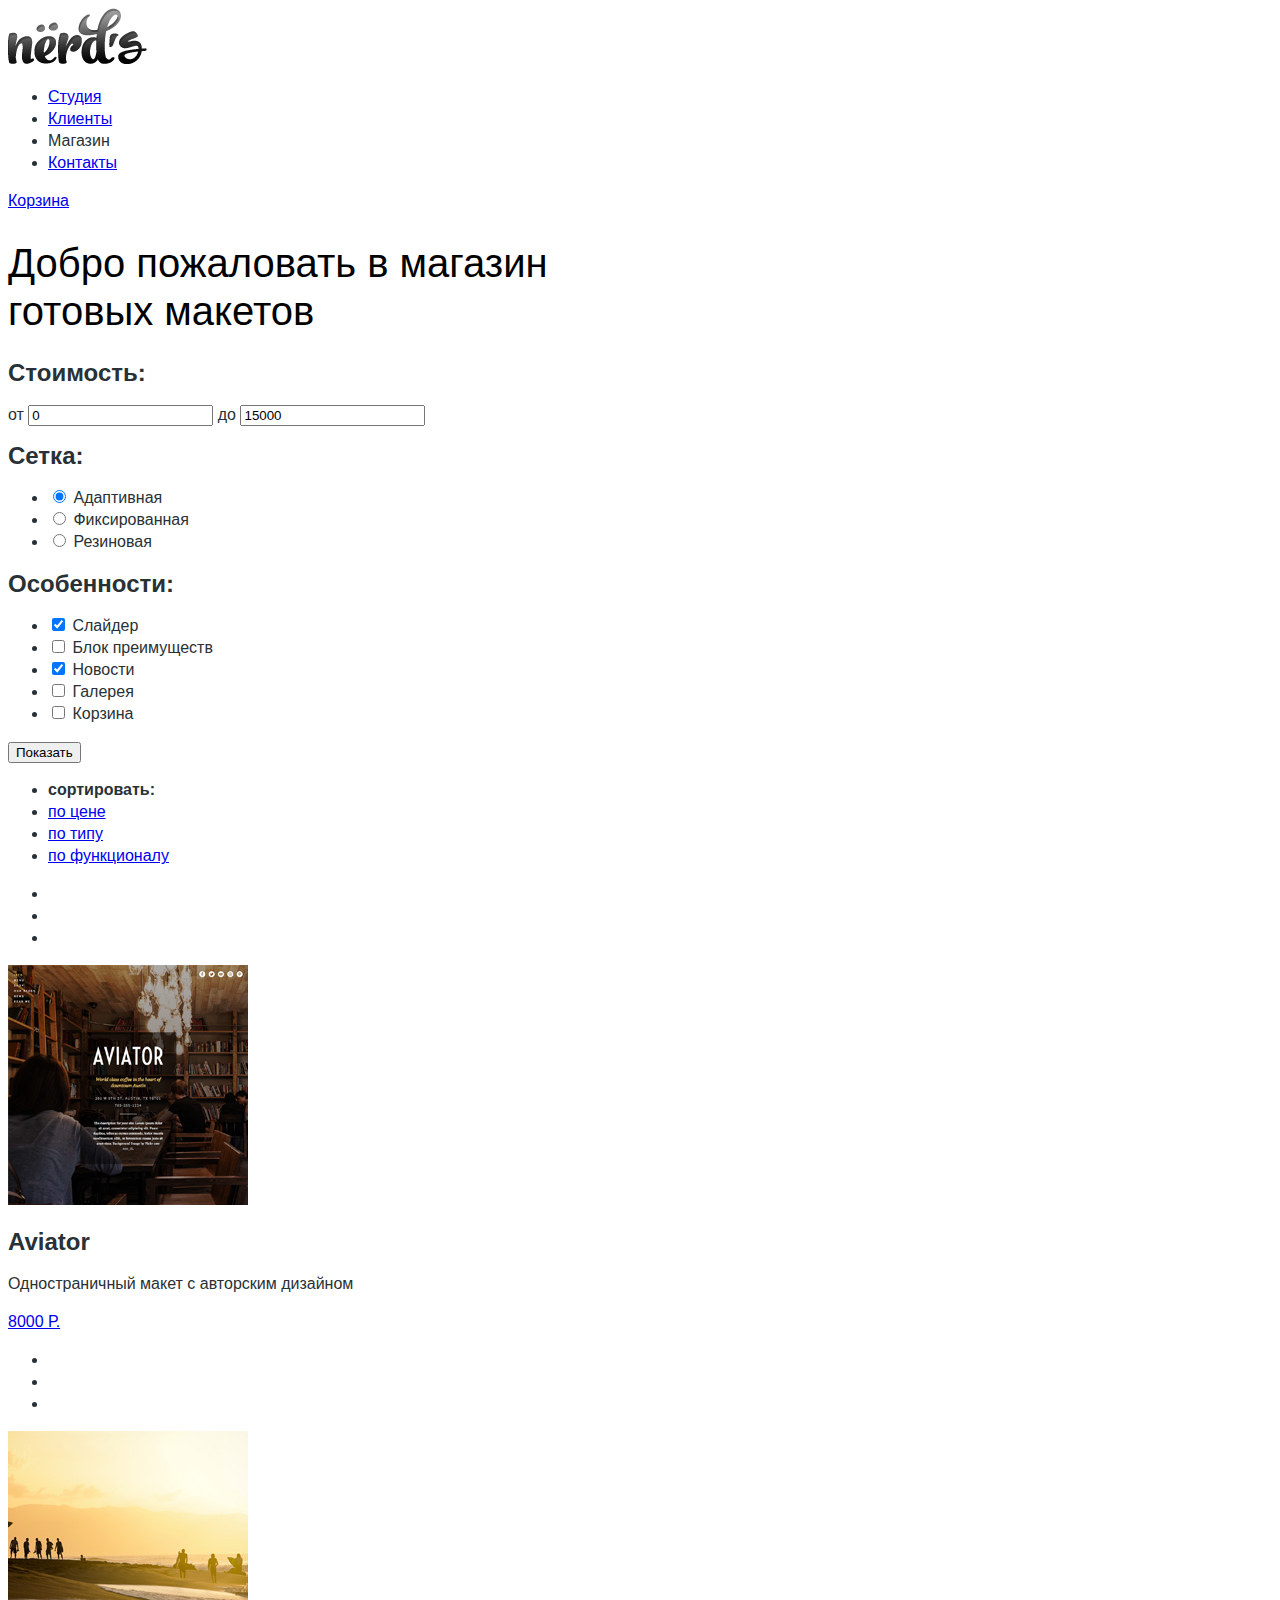
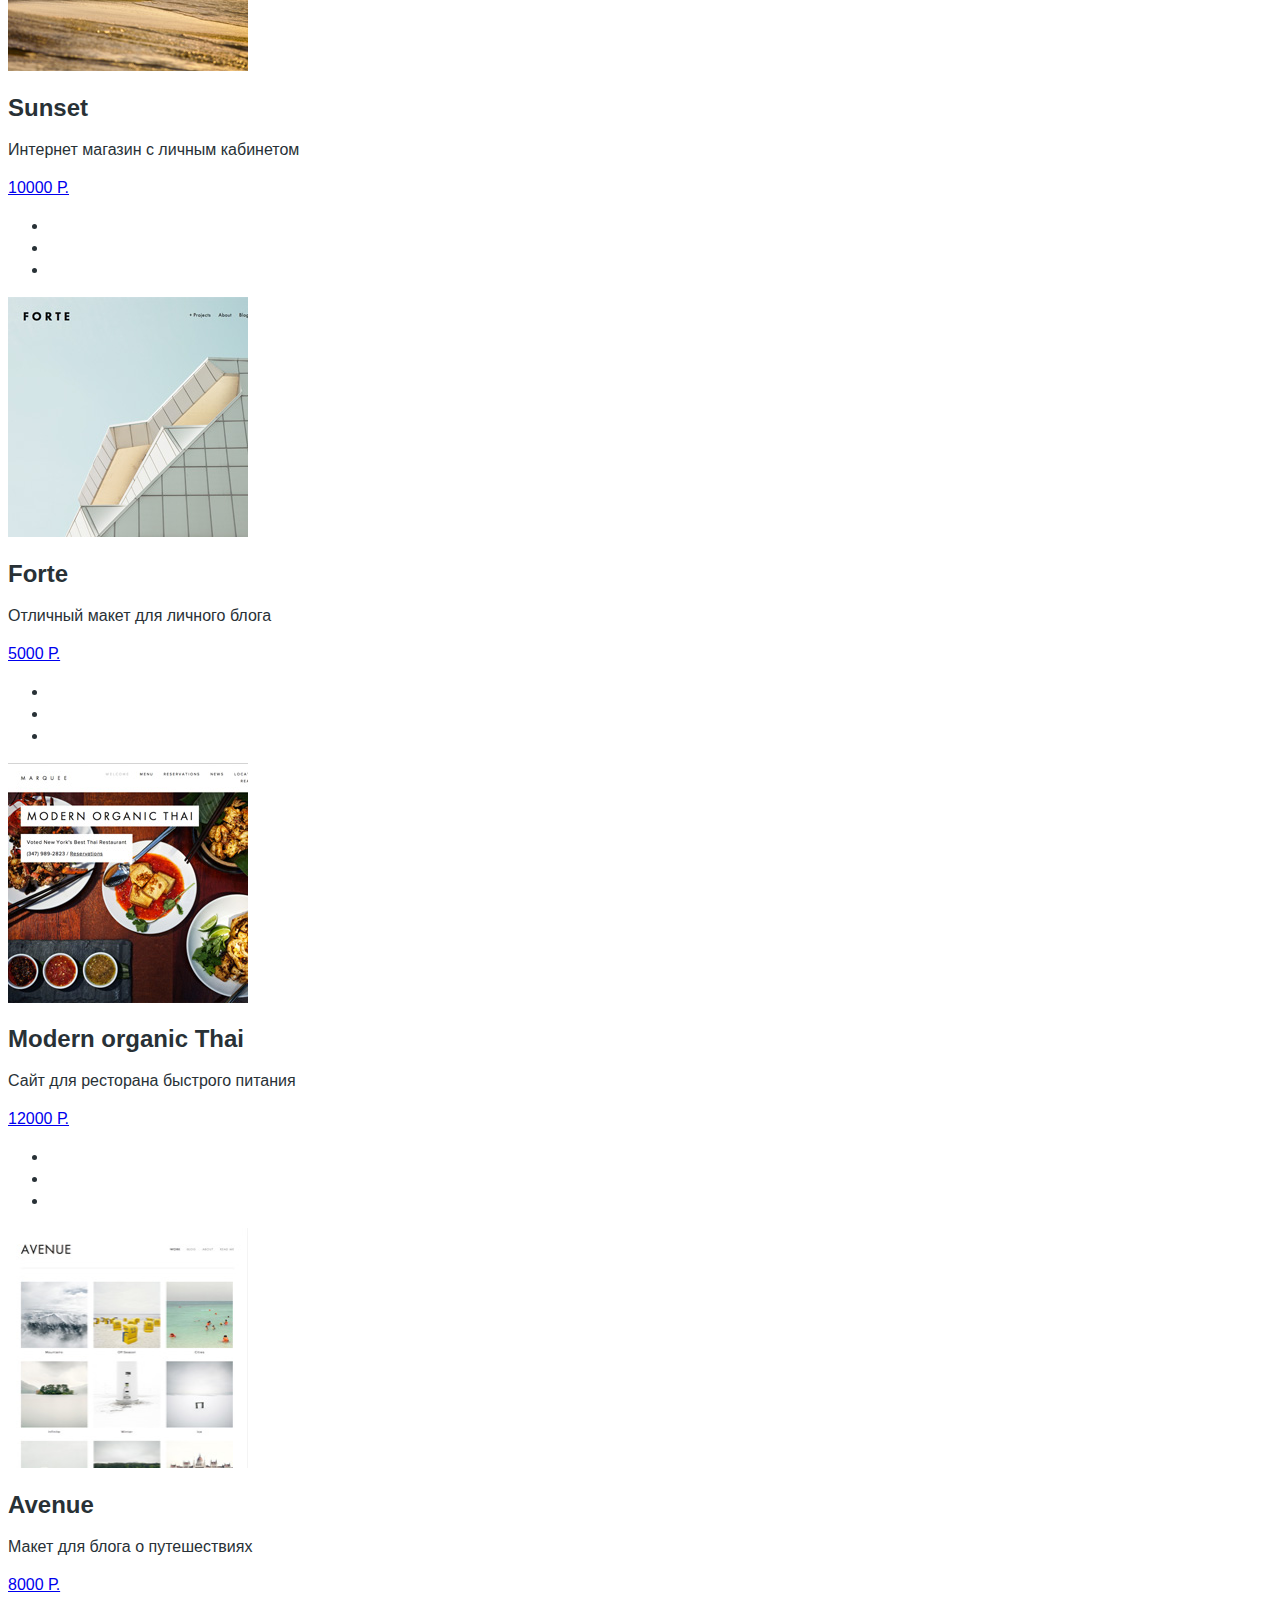
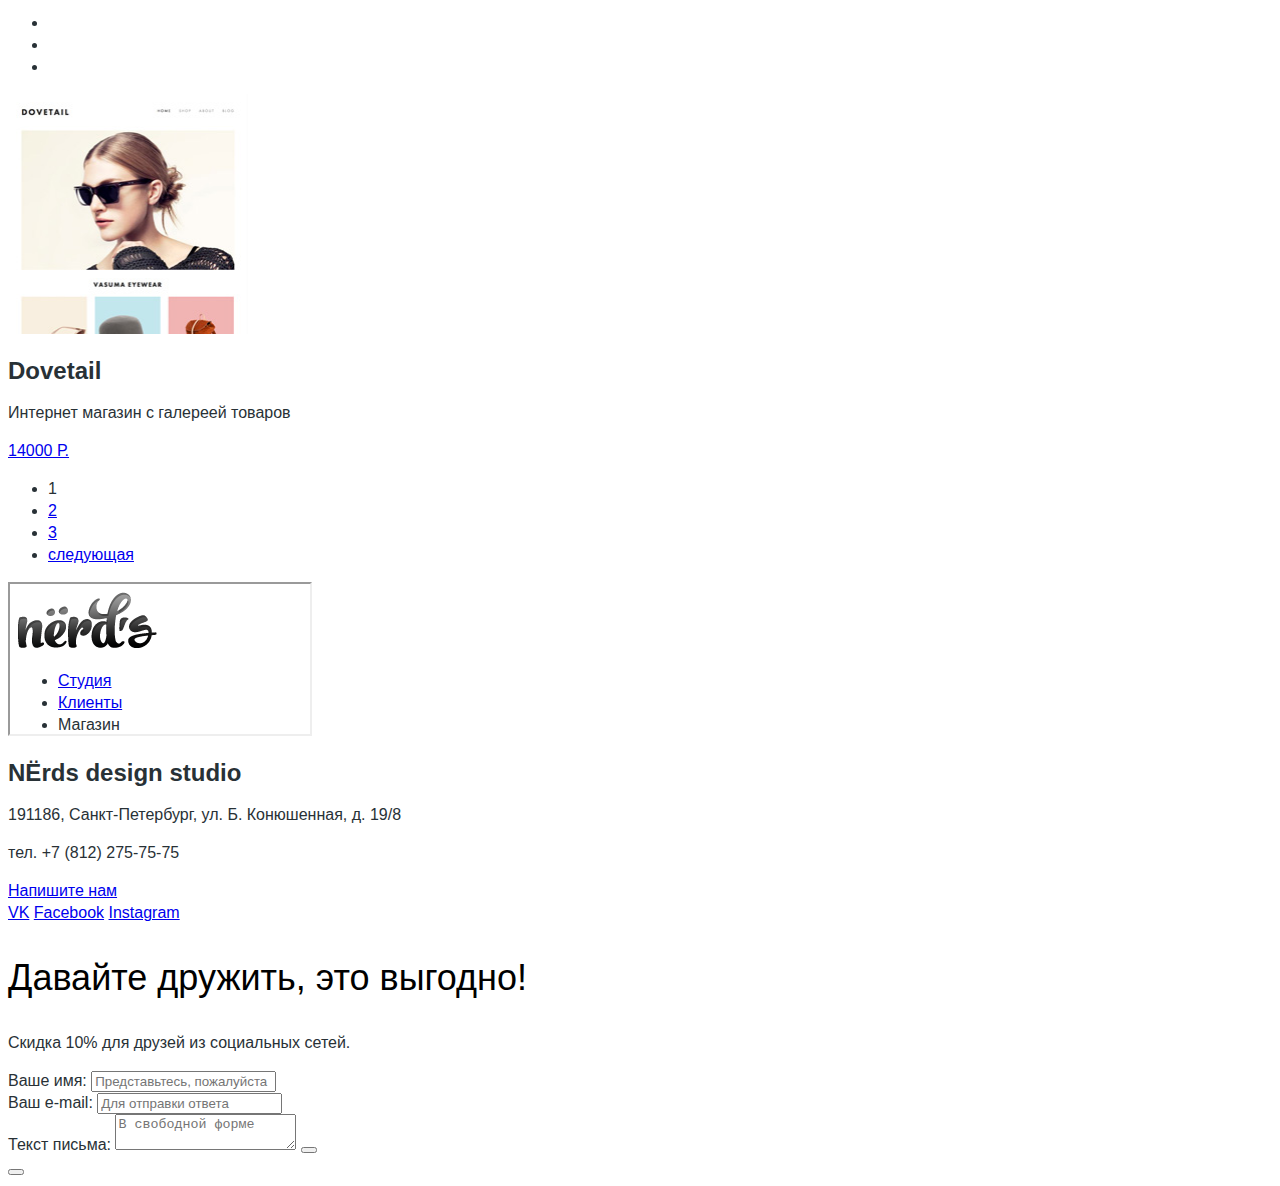
==== catalog.html @ 5aa37775 "Пофиксил все баги, согласно замечаниям наставника." ====
<!DOCTYPE html>
<html lang="ru">
<head>
   <title>NЁRDS - Магазин готовых макетов</title>
   <meta charset="UTF-8">
   <link href="css/style.css" rel="stylesheet">
</head>
<body>
    <header class="main-header">
        <div class="container">
            <a class="header-logo" href="index.html">
                <img src="img/logo/nerdslogo1.png" alt="Логотип NЁRDS" width="139" height="56"></a>
                <nav class="main-navigation">
                    <ul class="main-navigation-list">
                        <li class="list-item"><a href="index.html">Студия</a></li>
                        <li class="list-item"><a href="#">Клиенты</a></li>
                        <li class="list-item">Магазин</li>
                        <li class="list-item"><a href="#">Контакты</a></li>
                    </ul>
                    <div class="cart">
                        <a href="#">Корзина</a>
                    </div>
                </nav>
                <h1 class="main-heading">Добро пожаловать в магазин<br> готовых макетов</h1>
        </div>
    </header>
    <div class="main-content inner-main-content">
        <div class="container clearfix">
            <div class="parameters">
                <form action="#" method="GET">
					<h2 class="parameters-heading cost">Стоимость:</h2>
					<div class="range-filter">
						<div class="range-controls">
							<div class="scale">
								<div class="bar" style="margin-left: 20%; width: 30%">
									<div class="toggle toggle-min"></div>
									<div class="toggle toggle-max"></div>
								</div>
							</div>
						</div>
						<div class="price-controls">
							<label class="min-price">от <input name="min-price" type="text" value="0"></label>
							<label class="max-price">до <input name="max-price" type="text" value="15000"></label>
						</div>
					</div>
					<h2 class="parameters-heading">Сетка:</h2>
					<ul class="parameters-list">
						<li class="type-item">
							<input class="radio-item" name="radio-btn" id="adaptive" type="radio" value="adaptive"
							checked>
							<label for="adaptive">Адаптивная</label>
						</li>
						<li class="type-item">
							<input class="radio-item" name="radio-btn" id="fix" type="radio" value="fix">
							<label for="fix">Фиксированная</label>
						</li>
						<li class="type-item">
							<input class="radio-item" name="radio-btn" id="rubber" type="radio" value="rubber">
							<label for="rubber">Резиновая</label>
						</li>
					</ul>
					<h2 class="parameters-heading">Особенности:</h2>
					<ul class="parameters-list">
						<li class="type-item">
							<input type="checkbox" class="checkbox-item" id="slider" name="specific"
							value="slider" 	checked>
							<label for="slider">Слайдер</label>
						</li>
						<li class="type-item">
							<input class="checkbox-item" id="feature" name="specific" type="checkbox" value="feature">
							<label for="feature">Блок преимуществ</label>
						</li>
						<li class="type-item">
							<input class="checkbox-item" id="news" name="specific" type="checkbox" value="news" checked>
							<label for="news">Новости</label>
						</li>
						<li class="type-item">
							<input class="checkbox-item" id="gallery" name="specific" type="checkbox" value="gallery">
							<label for="gallery">Галерея</label>
						</li>
						<li class="type-item">
							<input class="checkbox-item" id="cart" name="specific" type="checkbox" value="cart">
							<label for="cart">Корзина</label>
						</li>
					</ul>
					<input class="parameters-btn" type="button" value="Показать">
				</form>
			</div>
			<div class="template">
				<div class="select clearfix">
					<ul class="select-list">
						<li class="select-list-item select-sort"><b>сортировать:</b></li>
						<li class="select-list-item"><a href="#">по цене</a></li>
						<li class="select-list-item"><a href="#">по типу</a></li>
						<li class="select-list-item"><a href="#">по функционалу</a></li>
					</ul>
						<a class="arrow arrow-up" href="#"></a>
						<a class="arrow arrow-down active" href="#"></a>
				</div>
		    </div>
				<div class="template-list">
					<div class="template-list-item">
				        <ul class="browser">
                            <li></li>
                            <li></li>
                            <li></li>
                        </ul>
						<img src="img/content/aviator.jpg" width="240" height="240" alt="Фото галереи">
						<div class="description">
							<h2 class="description-heading">Aviator</h2>
							<p class="description-text">Одностраничный макет с авторским дизайном</p>
							<a class="template-price" href="#">8000 Р.</a>
						</div>
					</div>
					<div class="template-list-item">
				        <ul class="browser">
                            <li></li>
                            <li></li>
                            <li></li>
                        </ul>
						<img src="img/content/sunset.jpg" width="240" height="240" alt="Фото галереи">
						<div class="description">
							<h2 class="description-heading">Sunset</h2>
							<p class="description-text">Интернет магазин с личным кабинетом</p>
							<a class="template-price" href="#">10000 Р.</a>
						</div>
					</div>
					<div class="template-list-item">
				        <ul class="browser">
                            <li></li>
                            <li></li>
                            <li></li>
                        </ul>
						<img src="img/content/forte.jpg" width="240" height="240" alt="Фото галереи">
						<div class="description">
							<h2 class="description-heading">Forte</h2>
							<p class="description-text">Отличный макет для личного блога</p>
							<a class="template-price" href="#">5000 Р.</a>
						</div>
					</div>
					<div class="template-list-item">
				        <ul class="browser">
                            <li></li>
                            <li></li>
                            <li></li>
                        </ul>
						<img src="img/content/marquee.jpg" width="240" height="240" alt="Фото галереи">
						<div class="description">
							<h2 class="description-heading">Modern organic Thai</h2>
							<p class="description-text">Сайт для ресторана быстрого питания</p>
							<a class="template-price" href="#">12000 Р.</a>
						</div>
					</div>
					<div class="template-list-item">
						<ul class="browser">
                            <li></li>
                            <li></li>
                            <li></li>
                        </ul>
						<img src="img/content/avenue.jpg" width="240" height="240" alt="Фото галереи">
						<div class="description">
							<h2 class="description-heading">Avenue</h2>
							<p class="description-text">Макет для блога о путешествиях</p>
							<a class="template-price" href="#">8000 Р.</a>
						</div>
					</div>
					<div class="template-list-item">
				        <ul class="browser">
                            <li></li>
                            <li></li>
                            <li></li>
                        </ul>
						<img src="img/content/dovetail.jpg" width="240" height="240" alt="Фото галереи">
						<div class="description">
							<h2 class="description-heading">Dovetail</h2>
							<p class="description-text">Интернет магазин с галереей товаров</p>
							<a class="template-price" href="#">14000 Р.</a>
						</div>
					</div>
				</div>
				<div class="paginator-block">
					<ul class="paginator-list">
						<li class="paginator-page active">1</li>
						<li class="paginator-page">
							<a href="#">2</a>
						</li>
						<li class="paginator-page">
							<a href="#">3</a>
						</li>
						<li class="paginator-page next">
							<a  href="#">следующая</a>
						</li>
					</ul>
				</div>
			</div>
		</div>
		<div class="find-us">
			<div class="map-block">
				<iframe class="map" src="#"></iframe>
			</div>
			<div class="contacts">
				<h2 class="contacts-heading"> NЁrds design studio</h2>
				<p class="contacts-text">191186, Санкт-Петербург, ул. Б. Конюшенная, д. 19/8</p>
				<p class="contacts-text"> тел. +7 (812) 275-75-75</p>
				<a class="btn btn-contact" href="#">Напишите нам</a>
			</div>
		</div>
	</div>
	<footer class="main-footer">
		<div class="container clearfix">
			<div class="social">
				<a href="#" class="social-btn social-btn-vk">VK</a>
				<a href="#" class="social-btn social-btn-fb">Facebook</a>
				<a href="#" class="social-btn social-btn-inst">Instagram</a>
			</div>
			<div class="social-text">
				<p class="social-heading">Давайте дружить, это выгодно!</p>
				<p class="discount">Скидка 10% для друзей из социальных сетей.</p>
			</div>
		</div>
	</footer>
	<div class="pop-up-wrapper">
		<div class="pop-up ">
			<form action="#">
				<div class="clearfix">
					<div class="user-block">
						<label class="label-text" for="username">Ваше имя:</label>
						<input class="user" id="username" type="text" placeholder="Представьтесь, пожалуйста">
					</div>
					<div class="user-block">
						<label class="label-text" for="email">Ваш e-mail:</label>
						<input class="user" id="email" type="email" placeholder="Для отправки ответа">
					</div>
				</div>
				<div class="text-field">
					<label class="label-text" for="letter">Текст письма:</label>
					<textarea class="text-area" name="text" id="letter" placeholder="В свободной форме"></textarea>
                  <button class="submit-btn btn-red" type="submit" value="Отправить"></button>
				</div>
			</form>
			<button class="btn-close" type="button"></button>
		</div>
	</div>
</body>
</html>
---- css/style.css ----
body {
	font-family: Roboto, Arial, Helvetica, sans-serif;
	font-size: 16px;
	font-weight: normal;
	line-height: 22px;
	color: #283136;
}

.main-heading {
	font-size: 40px;
	font-weight: normal;
	line-height: 48px;
	color: #000000;
}

.social-heading {
	font-size: 36px;
	line-height: 36px;
	color: #000000;
}
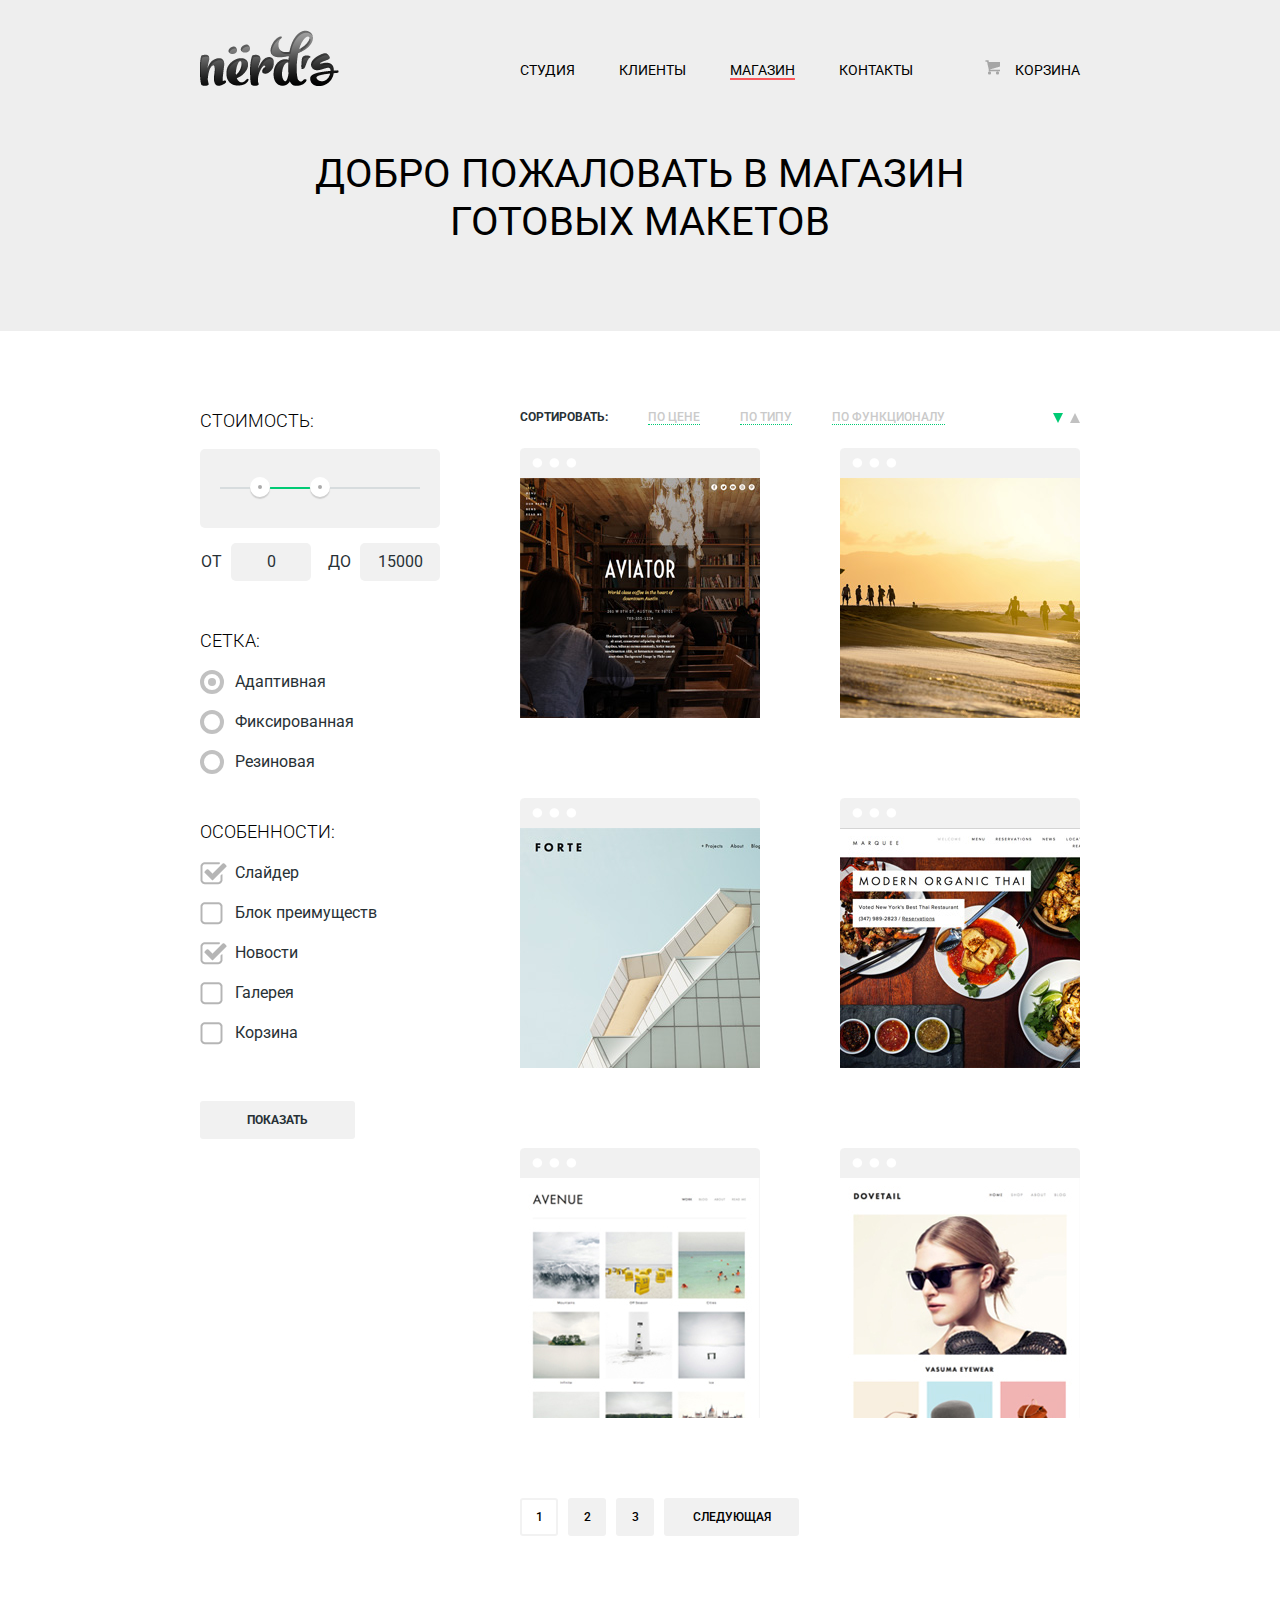
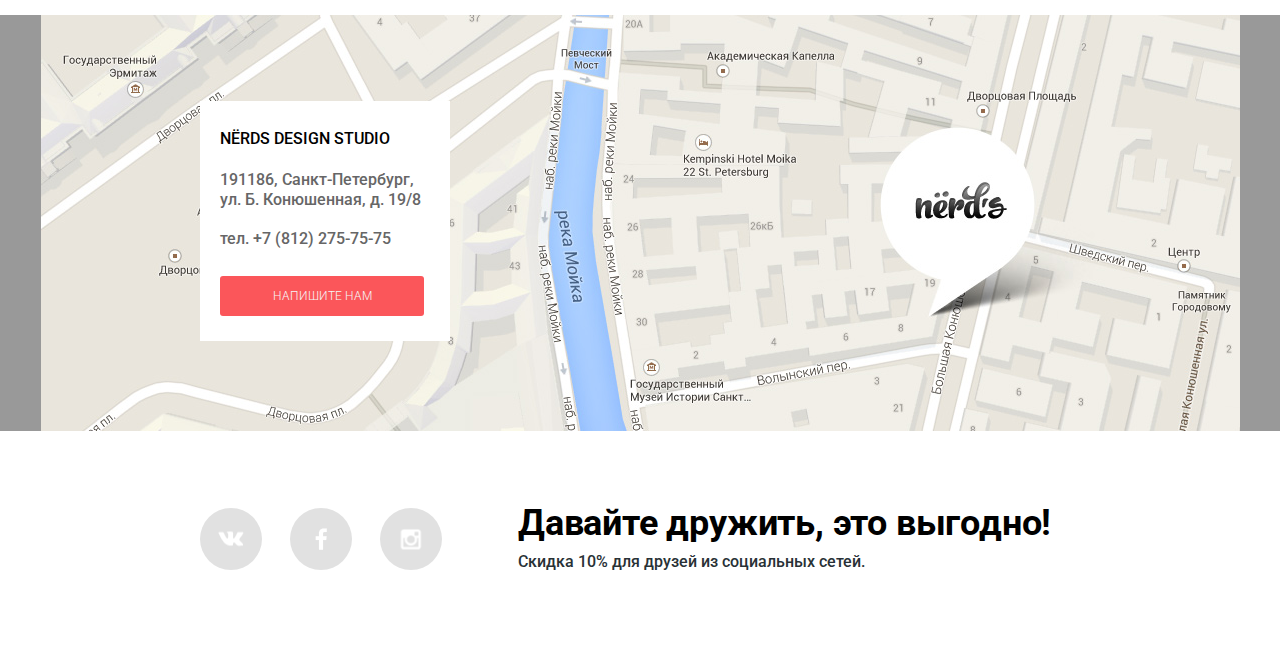
==== commit 41d781fb: "Базовая работа над NERDs" ====
--- a/catalog.html
+++ b/catalog.html
@@ -1,34 +1,37 @@
 <!DOCTYPE html>
 <html lang="ru">
 <head>
-   <title>NЁRDS - Магазин готовых макетов</title>
-   <meta charset="UTF-8">
-   <link href="css/style.css" rel="stylesheet">
+	<meta charset="utf-8">
+	<title>NERDS:Каталог</title>
+	<link rel="stylesheet" href="css/normalize.css">
+	<link href="https://fonts.googleapis.com/css?family=Roboto:500,700" rel="stylesheet" type="text/css">
+	<link rel="stylesheet" href="css/style.css">
 </head>
 <body>
-    <header class="main-header">
-        <div class="container">
-            <a class="header-logo" href="index.html">
-                <img src="img/logo/nerdslogo1.png" alt="Логотип NЁRDS" width="139" height="56"></a>
-                <nav class="main-navigation">
-                    <ul class="main-navigation-list">
-                        <li class="list-item"><a href="index.html">Студия</a></li>
-                        <li class="list-item"><a href="#">Клиенты</a></li>
-                        <li class="list-item">Магазин</li>
-                        <li class="list-item"><a href="#">Контакты</a></li>
-                    </ul>
-                    <div class="cart">
-                        <a href="#">Корзина</a>
-                    </div>
-                </nav>
-                <h1 class="main-heading">Добро пожаловать в магазин<br> готовых макетов</h1>
-        </div>
-    </header>
-    <div class="main-content inner-main-content">
-        <div class="container clearfix">
-            <div class="parameters">
-                <form action="#" method="GET">
-					<h2 class="parameters-heading cost">Стоимость:</h2>
+	<header class="main-header">
+		<div class="container">
+			<a class="header-logo" href="index.html">
+				<img  src="img/logo/logo.png" width="139" height="56" alt="нёрдс">
+			</a>
+			<nav class="main-navigation">
+				<ul class="main-navigation-list">
+					<li class="list-item"><a href="index.html">студия</a></li>
+					<li class="list-item"><a href="#">клиенты</a></li>
+					<li class="list-item active"><a href="#">магазин</a></li>
+					<li class="list-item"><a href="#">контакты</a></li>
+				</ul>
+				<div class="cart">
+					<a href="#">корзина</a>
+				</div>
+			</nav>
+			<h1 class="main-heading"> Добро пожаловать в магазин готовых макетов</h1>
+		</div> <!--end container-->
+	</header> <!--end main-header -->
+	<div class="main-content inner-main-content">
+		<div class="container clearfix">
+			<div class="parameters">
+				<form action="#" method="GET">
+					<h3 class="parameters-heading cost">Стоимость:</h3>
 					<div class="range-filter">
 						<div class="range-controls">
 							<div class="scale">
@@ -43,7 +46,7 @@
 							<label class="max-price">до <input name="max-price" type="text" value="15000"></label>
 						</div>
 					</div>
-					<h2 class="parameters-heading">Сетка:</h2>
+					<h3 class="parameters-heading">Сетка:</h3>
 					<ul class="parameters-list">
 						<li class="type-item">
 							<input class="radio-item" name="radio-btn" id="adaptive" type="radio" value="adaptive"
@@ -59,7 +62,7 @@
 							<label for="rubber">Резиновая</label>
 						</li>
 					</ul>
-					<h2 class="parameters-heading">Особенности:</h2>
+					<h3 class="parameters-heading">Особенности:</h3>
 					<ul class="parameters-list">
 						<li class="type-item">
 							<input type="checkbox" class="checkbox-item" id="slider" name="specific"
@@ -83,9 +86,9 @@
 							<label for="cart">Корзина</label>
 						</li>
 					</ul>
-					<input class="parameters-btn" type="button" value="Показать">
+					<input class="parameters-btn" type="submit" value="Показать">
 				</form>
-			</div>
+			</div> <!-- end parameters-->
 			<div class="template">
 				<div class="select clearfix">
 					<ul class="select-list">
@@ -94,90 +97,67 @@
 						<li class="select-list-item"><a href="#">по типу</a></li>
 						<li class="select-list-item"><a href="#">по функционалу</a></li>
 					</ul>
-						<a class="arrow arrow-up" href="#"></a>
-						<a class="arrow arrow-down active" href="#"></a>
-				</div>
-		    </div>
-				<div class="template-list">
-					<div class="template-list-item">
-				        <ul class="browser">
-                            <li></li>
-                            <li></li>
-                            <li></li>
-                        </ul>
-						<img src="img/content/aviator.jpg" width="240" height="240" alt="Фото галереи">
-						<div class="description">
-							<h2 class="description-heading">Aviator</h2>
+					<div class="arrows-block">
+						<ul class="arrows-list">
+							<li>
+								<a class="arrow arrow-up" href="#"></a>
+							</li>
+							<li>
+								<a class="arrow arrow-down active" href="#"></a>
+							</li>
+						</ul>
+					</div>
+				</div>
+				<ul class="template-list">
+					<li class="template-list-item">
+						<img src="img/content/photo1.jpg" width="240" height="240" alt="Фото галереи">
+						<div class="description">
+							<h3 class="description-heading">Aviator</h3>
 							<p class="description-text">Одностраничный макет с авторским дизайном</p>
 							<a class="template-price" href="#">8000 Р.</a>
 						</div>
-					</div>
-					<div class="template-list-item">
-				        <ul class="browser">
-                            <li></li>
-                            <li></li>
-                            <li></li>
-                        </ul>
-						<img src="img/content/sunset.jpg" width="240" height="240" alt="Фото галереи">
-						<div class="description">
-							<h2 class="description-heading">Sunset</h2>
+					</li>
+					<li class="template-list-item">
+						<img src="img/content/photo2.jpg" width="240" height="240" alt="Фото галереи">
+						<div class="description">
+							<h3 class="description-heading">Sunset</h3>
 							<p class="description-text">Интернет магазин с личным кабинетом</p>
 							<a class="template-price" href="#">10000 Р.</a>
 						</div>
-					</div>
-					<div class="template-list-item">
-				        <ul class="browser">
-                            <li></li>
-                            <li></li>
-                            <li></li>
-                        </ul>
-						<img src="img/content/forte.jpg" width="240" height="240" alt="Фото галереи">
-						<div class="description">
-							<h2 class="description-heading">Forte</h2>
+					</li>
+					<li class="template-list-item">
+						<img src="img/content/photo3.jpg" width="240" height="240" alt="Фото галереи">
+						<div class="description">
+							<h3 class="description-heading">Forte</h3>
 							<p class="description-text">Отличный макет для личного блога</p>
 							<a class="template-price" href="#">5000 Р.</a>
 						</div>
-					</div>
-					<div class="template-list-item">
-				        <ul class="browser">
-                            <li></li>
-                            <li></li>
-                            <li></li>
-                        </ul>
-						<img src="img/content/marquee.jpg" width="240" height="240" alt="Фото галереи">
-						<div class="description">
-							<h2 class="description-heading">Modern organic Thai</h2>
+					</li>
+					<li class="template-list-item">
+						<img src="img/content/photo4.jpg" width="240" height="240" alt="Фото галереи">
+						<div class="description">
+							<h3 class="description-heading">Modern organic Thai</h3>
 							<p class="description-text">Сайт для ресторана быстрого питания</p>
 							<a class="template-price" href="#">12000 Р.</a>
 						</div>
-					</div>
-					<div class="template-list-item">
-						<ul class="browser">
-                            <li></li>
-                            <li></li>
-                            <li></li>
-                        </ul>
-						<img src="img/content/avenue.jpg" width="240" height="240" alt="Фото галереи">
-						<div class="description">
-							<h2 class="description-heading">Avenue</h2>
+					</li>
+					<li class="template-list-item">
+						<img src="img/content/photo5.jpg" width="240" height="240" alt="Фото галереи">
+						<div class="description">
+							<h3 class="description-heading">Avenue</h3>
 							<p class="description-text">Макет для блога о путешествиях</p>
 							<a class="template-price" href="#">8000 Р.</a>
 						</div>
-					</div>
-					<div class="template-list-item">
-				        <ul class="browser">
-                            <li></li>
-                            <li></li>
-                            <li></li>
-                        </ul>
-						<img src="img/content/dovetail.jpg" width="240" height="240" alt="Фото галереи">
-						<div class="description">
-							<h2 class="description-heading">Dovetail</h2>
+					</li>
+					<li class="template-list-item">
+						<img src="img/content/photo6.jpg" width="240" height="240" alt="Фото галереи">
+						<div class="description">
+							<h3 class="description-heading">Dovetail</h3>
 							<p class="description-text">Интернет магазин с галереей товаров</p>
 							<a class="template-price" href="#">14000 Р.</a>
 						</div>
-					</div>
-				</div>
+					</li>
+				</ul>
 				<div class="paginator-block">
 					<ul class="paginator-list">
 						<li class="paginator-page active">1</li>
@@ -191,30 +171,30 @@
 							<a  href="#">следующая</a>
 						</li>
 					</ul>
-				</div>
-			</div>
-		</div>
+				</div> <!-- end paginator-block-->
+			</div> <!-- end template-->
+		</div> <!--end conteiner clearfix -->
 		<div class="find-us">
 			<div class="map-block">
-				<iframe class="map" src="#"></iframe>
+				<iframe class="map" src="https://www.google.com/maps/embed?pb=!1m18!1m12!1m3!1d1998.5989424123647!2d30.32089461566686!3d59.938796869048474!2m3!1f0!2f0!3f0!3m2!1i1024!2i768!4f13.1!3m3!1m2!1s0x4696310fca5ba729%3A0xea9c53d4493c879f!2z0JHQvtC70YzRiNCw0Y8g0JrQvtC90Y7RiNC10L3QvdCw0Y8g0YPQuy4sIDE5LCDQodCw0L3QutGCLdCf0LXRgtC10YDQsdGD0YDQsywgMTkxMTg2!5e0!3m2!1sru!2sru!4v1455705789983" width="100%" height="416" style="border:0 none" allowfullscreen></iframe>
 			</div>
 			<div class="contacts">
-				<h2 class="contacts-heading"> NЁrds design studio</h2>
+				<h3 class="contacts-heading"> NЁrds design studio</h3>
 				<p class="contacts-text">191186, Санкт-Петербург, ул. Б. Конюшенная, д. 19/8</p>
 				<p class="contacts-text"> тел. +7 (812) 275-75-75</p>
-				<a class="btn btn-contact" href="#">Напишите нам</a>
+				<a class="btn btn-contact" href="write_us.html">Напишите нам</a>
 			</div>
 		</div>
-	</div>
+	</div><!-- end main-content-->
 	<footer class="main-footer">
 		<div class="container clearfix">
 			<div class="social">
-				<a href="#" class="social-btn social-btn-vk">VK</a>
-				<a href="#" class="social-btn social-btn-fb">Facebook</a>
-				<a href="#" class="social-btn social-btn-inst">Instagram</a>
+				<a href="#" class="social-btn social-btn-vk"></a>
+				<a href="#" class="social-btn social-btn-fb"></a>
+				<a href="#" class="social-btn social-btn-inst"></a>
 			</div>
 			<div class="social-text">
-				<p class="social-heading">Давайте дружить, это выгодно!</p>
+				<h3 class="social-heading">Давайте дружить, это выгодно!</h3>
 				<p class="discount">Скидка 10% для друзей из социальных сетей.</p>
 			</div>
 		</div>
@@ -225,7 +205,7 @@
 				<div class="clearfix">
 					<div class="user-block">
 						<label class="label-text" for="username">Ваше имя:</label>
-						<input class="user" id="username" type="text" placeholder="Представьтесь, пожалуйста">
+						<input class="user" id="username" type="text" placeholder="Представьтесь,пожалуйста">
 					</div>
 					<div class="user-block">
 						<label class="label-text" for="email">Ваш e-mail:</label>
@@ -235,10 +215,10 @@
 				<div class="text-field">
 					<label class="label-text" for="letter">Текст письма:</label>
 					<textarea class="text-area" name="text" id="letter" placeholder="В свободной форме"></textarea>
-                  <button class="submit-btn btn-red" type="submit" value="Отправить"></button>
+					<input class="submit-btn btn-red" type="submit" value="Отправить">
 				</div>
 			</form>
-			<button class="btn-close" type="button"></button>
+			<div class="btn-close"></div>
 		</div>
 	</div>
 </body>
--- a/css/style.css
+++ b/css/style.css
@@ -1,20 +1,1239 @@
+html,body {
+	min-width: 900px;
+	margin: 0;
+	padding: 0;
+}
 body {
 	font-family: Roboto, Arial, Helvetica, sans-serif;
 	font-size: 16px;
 	font-weight: normal;
 	line-height: 22px;
 	color: #283136;
-}
+	background-color: #ffffff;
+}
+.clearfix::after {
+	content:'';
+	display:table;
+	clear:both;
+}
+.sprite {
+	background-image: url("../img/icons/sprite.png");
+	background-repeat: no-repeat;
+	display: block;
+}
+.sprite-icon-basket {
+	width: 15px;
+	height: 15px;
+	background-position: -10px -53px;
+}
+.sprite-icon-basket-red {
+	width: 15px;
+	height: 15px;
+	background-position: -10px -88px;
+}
+.sprite-icon-check-of-hover {
+	width: 23px;
+	height: 23px;
+	background-position: -10px -123px;
+}
+.sprite-icon-check-off {
+	width: 23px;
+	height: 23px;
+	background-position: -10px -166px;
+}
+.sprite-icon-check-on {
+	width: 27px;
+	height: 23px;
+	background-position: -10px -209px;
+}
+.sprite-icon-check-on-blocked {
+	width: 27px;
+	height: 23px;
+	background-position: -10px -252px;
+}
+.sprite-icon-check-on-hover {
+	width: 27px;
+	height: 23px;
+	background-position: -10px -295px;
+}
+.sprite--icon-check-off-blocked {
+	width: 23px;
+	height: 23px;
+	background-position: -10px -10px;
+}
+.sprite-icon-facebook {
+	width: 12px;
+	height: 22px;
+	background-position: -10px -338px;
+}
+.sprite-icon-instagramm {
+	width: 21px;
+	height: 21px;
+	background-position: -10px -380px;
+}
+.sprite-icon-vk {
+	width: 26px;
+	height: 15px;
+	background-position: -10px -421px;
+}
+.container {
+	width: 880px;
+	margin: 0 auto;
+	padding: 0 10px;
+}
+.main-header {
+	margin-bottom: 0px;
+	padding-top: 30px;
+	background-color: #eeeeee;
+}
+.header-logo {
+	float: left;
+	margin-top: 0px;
+	padding-top: 0px;
+	width: 140px;
+}
+.main-navigation {
+	float: right;
+	width: 570px;
+	margin-top: 25px;
+	margin-left: 0px;
+	margin-right: 0px;
+	padding-left: 0px;
+}
+.main-navigation-list {
+	float: left;
+	width: 460px;
+	margin-top: 0px;
+	margin-right: 0px;
+	padding-left: 0px;
+	margin-left: 10px;
+	list-style: none;
+}
+.main-navigation-list a {
+	text-decoration: none;
+	color: #000000;
+	text-transform: uppercase;
+}
+.main-navigation-list .list-item {
+	display: inline;
+	padding-left: 0px;
+	padding-right: 40px;
+	font-size: 14px;
+	line-height: 30px;
+	color: #000000;
+	text-transform: uppercase;
+}
+.main-navigation-list a:hover {
+	color: #fb565a;
+}
+.main-navigation-list a:active {
+	color: #000000;
+	opacity: 0.3;
+}
+.list-item:last-child {
+	padding-right: 0px;
+}
+.cart {
+	float: right;
+	width: 100px;
+	padding-top: 0px;
+	padding-right: 0px;
+}
+.cart a {
+	position: relative;
+	display: block;
+	padding-left: 35px;
+	font-size: 14px;
+	line-height: 30px;
+	color: #000000;
+	text-transform: uppercase;
+	text-decoration: none;
+}
+.cart.active a {
+	border-bottom: 2px solid #fb565a;
+}
+.cart a:hover {
+	color: #fb565a;
+}
+.cart a:active {
+	color: #000000;
+	opacity: 0.3;
+}
+.list-item.active a {
+	color: #000000;
+	border-bottom: 2px solid #fb565a;
+}
+.cart a::before {
+	content: "";
+	position: absolute;
+	top: 5px;
+	left: 5px;
+	background-image: url("../img/icons/sprite.png");
+	width: 15px;
+	height: 15px;
+	background-position: -10px -53px;
 
+}
+.cart a:hover::before {
+	background-position: -10px -88px;
+}
+.cart a:active::before {
+	background-position: -10px -53px;
+}
+.main-content {
+	padding-top: 80px;
+}
+.inner-main-content {
+	padding-top: 75px;
+}
 .main-heading {
+	clear: both;
+	width: 710px;
+	margin: 0 auto;
+	padding-top: 49px;
+	padding-bottom: 85px;
+	padding-left: 0px;
+	font-family: Roboto, Arial, Helvetica, sans-serif;
 	font-size: 40px;
 	font-weight: normal;
 	line-height: 48px;
-	color: #000000;
-}
-
-.social-heading {
+	text-transform: uppercase;
+	text-align: center;
+	color: #000000;
+}
+.slide-title {
+	margin-left: -3px;
+	margin-bottom: 18px;
+	font-family: Roboto, Arial, Helvetica, sans-serif;
 	font-size: 36px;
 	line-height: 36px;
 	color: #000000;
 }
+.slider {
+	width: 880px;
+	margin: 0 auto;
+	position: relative;
+	padding-top: 30px;
+}
+.slide {
+	min-height: 306px;
+	background-repeat: no-repeat;
+	background-position: 100% 10px;
+}
+.slider input[type="radio"] {
+	display: none;
+}
+.slider-controls label {
+	display: inline-block;
+	width: 4px;
+	height: 4px;
+	margin: 0 3px;
+	vertical-align: top;
+	background: #ffffff;
+	border: 3px solid white;
+	border-radius: 50%;
+	cursor: pointer;
+}
+.slider-controls {
+	position: absolute;
+	bottom: 82px;
+	left: 50%;
+	width: 200px;
+	margin-left: -110px;
+	text-align: center;
+}
+.slide-description {
+	width: 500px;
+	padding: 27px 0;
+	font-family: Roboto, Arial, Helvetica, sans-serif;
+	font-size: 16px;
+	line-height: 22px;
+	color: #283136;
+}
+.slide-text {
+	font-family: Roboto, Arial, Helvetica, sans-serif;
+	font-size: 16px;
+	line-height: 22px;
+	font-weight: 500;
+	color: #283136;
+}
+.btn {
+	font-family: Roboto, Arial, Helvetica, sans-serif;
+	font-size: 12px;
+	line-height: 21px;
+	font-weight: 300;
+	text-align: center;
+	color: #f6f6f6;
+	text-transform: uppercase;
+	text-decoration: none;
+	border-radius: 3px;
+}
+.slider-btn {
+	display: block;
+	width: 220px;
+	margin-top: 27px;
+	padding: 8px 10px;
+	background: #fb565a;
+}
+.slide .btn:hover {
+	background-color: #d6494d;
+}
+.slide .btn:active {
+	background-color: #b63538;
+	box-shadow: inset 0 3px #9b2d30;
+}
+.slide:nth-child(1) {
+	background-image: url("../img/content/slide1.png");
+}
+
+.slide:nth-child(2) {
+	background-image: url("../img/content/slide2.png");
+}
+
+.slide:nth-child(3) {
+	background-image: url("../img/content/slide3.png");
+}
+.slide {
+	display: none;
+}
+#btn-1:checked ~ .slides .slide:nth-child(1) {
+	display: block;
+}
+
+#btn-2:checked ~ .slides .slide:nth-child(2) {
+	display: block;
+}
+
+#btn-3:checked ~ .slides .slide:nth-child(3) {
+	display: block;
+}
+#btn-1:checked ~ .slider-controls label[for="btn-1"],
+#btn-2:checked ~ .slider-controls label[for="btn-2"],
+#btn-3:checked ~ .slider-controls label[for="btn-3"] {
+	background: #c1c1c1;
+}
+.offer {
+	border-bottom: 2px solid #eeeeee;
+}
+.offer {
+	font-size: 0px;
+}
+.offer-block {
+	display: inline-block;
+	vertical-align: top;
+	width: 240px;
+	min-height: 300px;
+	margin-right: 80px;
+	padding-bottom: 80px;
+}
+.offer-heading {
+	margin-top: 0px;
+	margin-bottom: 10px;
+	font-family: Roboto, Arial, Helvetica, sans-serif;
+	font-size: 18px;
+	line-height: 30px;
+	font-weight: 500;
+	color: #000000;
+	text-transform: uppercase;
+}
+.offer-text {
+	margin-bottom: 23px;
+	font-size: 15px;
+	font-family: Roboto, Arial, Helvetica, sans-serif;
+	line-height: 22px;
+	font-weight: 500;
+	color: #283136;
+}
+.offer-pic {
+	margin-bottom: 10px;
+}
+.offer-block:nth-child(3n) {
+	margin-right: 0px;
+}
+.offer-block .btn {
+	display: block;
+	width: 140px;
+	padding-top: 11px;
+	padding-bottom: 8px;
+}
+.btn-red {
+	background-color: #fb565a;
+}
+.btn-red:hover {
+	background-color: #d6494d;
+}
+.btn-red:active {
+	background-color: #b63538;
+	box-shadow: inset 0 3px #9b2d30;
+}
+.btn-green {
+	background-color: #00ca74;
+}
+.btn-green:hover {
+	background-color: #01a25e;
+}
+.btn-green:active {
+	background-color: #009053;
+	box-shadow: inset 0 3px #007b47;
+}
+.btn-yellow {
+	background-color: #efc84a;
+}
+.btn-yellow:hover {
+	background-color: #d6ae2c;
+}
+.btn-yellow:active {
+	background-color: #c09b24;
+	box-shadow: inset 0 3px #a3841f;
+}
+.about-us {
+	padding-bottom: 30px;
+	border-bottom: 2px solid #eeeeee;
+}
+.about-us-heading {
+	margin-bottom: 21px;
+	font-family: Roboto, Arial, Helvetica, sans-serif;
+	font-size: 16px;
+	line-height: 22px;
+	text-transform: uppercase;
+	color: #283136;
+}
+.advantages {
+	float: left;
+	width: 570px;
+}
+.advantages-heading {
+	margin-bottom: 19px;
+	margin-top: 68px;
+	font-family: Roboto, Arial, Helvetica, sans-serif;
+	font-size: 36px;
+	line-height: 36px;
+	color: #283136;
+	font-weight: 500;
+}
+.advantages-text {
+	margin-bottom: 44px;
+	font-family: Roboto, Arial, Helvetica, sans-serif;
+	font-size: 16px;
+	line-height: 22px;
+	font-weight: 500;
+	color: #283136;
+}
+.advantages-list {
+	padding-left: 0px;
+}
+.advantages-list-item {
+	position: relative;
+	padding-left: 35px;
+	padding-bottom: 23px;
+	font-family: Roboto, Arial, Helvetica, sans-serif;
+	font-size: 16px;
+	line-height: 22px;
+	font-weight: 500;
+	color: #283136;
+	list-style-type: none;
+}
+.advantages-list-item:before {
+	position: absolute;
+	left: 0px;
+	top: 10px;
+	content: "";
+	width: 25px;
+	border-bottom: 2px solid #fb565a;
+}
+.features {
+	float: right;
+	width: 240px;
+}
+.logo-block {
+	text-align: center;
+}
+.logo-text {
+	position: relative;
+	padding-right: 10px;
+	padding-left: 10px;
+	font-family: Roboto, Arial, Helvetica, sans-serif;
+	color: #000000;
+	font-size: 16px;
+	line-height: 16px;
+	text-transform: uppercase;
+}
+.logo-text::before, .logo-text::after {
+	content: "";
+	position: absolute;
+	top: 50%;
+	width: 65px;
+	border-bottom: 2px solid #eeeeee;
+}
+.logo-text::before {
+	left: 100%;
+}
+.logo-text::after {
+	right: 100%;
+}
+.partners {
+	margin-right: 0px;
+	margin-bottom: 88px;
+	border-bottom: 2px solid #eeeeee;
+}
+.partners-list {
+	margin-top: 0px;
+	padding-left: 12px;
+	list-style-type: none;
+}
+.partner-item {
+	display: inline-block;
+	vertical-align: middle;
+	padding-top: 42px;
+	padding-right: 115px;
+	padding-bottom: 10px;
+}
+.partner-item a {
+	display: block;
+	opacity: 0.2;
+}
+.partner-item a:hover {
+	opacity: 1;
+}
+.partner-item a:active {
+	opacity: 1;
+}
+.partner-item:nth-child(3n) {
+	padding-right: 0px;
+	margin-right: 0px;
+}
+.nerds-logo {
+	margin-top: 55px;
+	margin-bottom: 64px;
+	margin-left: 30px;
+}
+.logo-block {
+	padding-top: 24px;
+	padding-left: 10px;
+}
+.range-filter {
+	width: 240px;
+	margin-bottom: 45px;
+}
+.range-controls {
+	position: relative;
+	height: 41px;
+	padding-top: 38px;
+	padding-right: 20px;
+	padding-left: 20px;
+	margin-bottom: 15px;
+	border-radius: 5px;
+	background: #f1f1f1;
+}
+.range-controls .scale {
+	height: 2px;
+	background: #d7dcde;
+}
+.range-controls .bar {
+	position: relative;
+	width: 70%;
+	height: 2px;
+	background: #00ca74;
+}
+.range-controls .toggle {
+	position: absolute;
+	top: -10px;
+	width: 4px;
+	height: 4px;
+	cursor: pointer;
+	border: 8px solid #fff;
+	border-radius: 50%;
+	background: #ababab;
+	box-shadow: 0 2px 1px 0 #cfcfcf;
+}
+.range-controls .toggle-min {
+	left: -10px;
+}
+.range-controls .toggle-max {
+	right: -10px;
+}
+.price-controls {
+	font-size: 0;
+}
+.price-controls label {
+	font-size: 16px;
+	display: inline-block;
+	vertical-align: middle;
+	width: 50%;
+}
+.min-price,.max-price {
+	text-align: right;
+	text-transform: uppercase;
+}
+.min-price input {
+	margin-right: 9px;
+}
+.price-controls input {
+	width: 60px;
+	height: 22px;
+	margin-left: 5px;
+	padding: 8px 10px;
+	font-family: Roboto, Arial, Helvetica, sans-serif;
+	font-size: 16px;
+	line-height: 22px;
+	text-align: center;
+	color: #283136;
+	border: none;
+	border-radius: 5px;
+	outline: none;
+	background: #f1f1f1;
+}
+.parameters {
+	width: 240px;
+	float: left;
+	margin-top: 0px;
+}
+.parameters-heading {
+	margin-bottom: 13px;
+	margin-top: 0px;
+	font-family: Roboto, Arial, Helvetica, sans-serif;
+	font-size: 18px;
+	line-height: 30px;
+	font-weight: 300;
+	color: #000000;
+	text-transform: uppercase;
+}
+.cost {
+	margin-top: 0px;
+	padding-top: 0px;
+}
+.parameters-list {
+	list-style: none;
+	padding-left: 0px;
+	margin-bottom: 45px;
+}
+.parameters-btn {
+	display: block;
+	width: 155px;
+	height: 38px;
+	margin-top: 58px;
+	padding-top: 0px;
+	font-family: Roboto, Arial, Helvetica, sans-serif;
+	font-size: 12px;
+	font-weight: 700;
+	line-height: 38px;
+	color: #283136;
+	background-color: #f1f1f1;
+	text-transform: uppercase;
+	text-decoration: none;
+	text-align: center;
+	vertical-align: middle;
+	border: 0 none;
+	border-radius: 3px;
+}
+.parameters-btn:hover {
+	background-color: #e5e5e5;
+}
+.parameters-btn:active {
+	background-color: #d5d5d5;
+	box-shadow: inset 0 3px #b5b5b5;
+
+}
+.parameters-list input[type="radio"] {
+	display: none;
+}
+input[type="radio"]+label {
+	display: block;
+	margin: 16px 0 20px;
+	line-height: 20px;
+	padding-left: 35px;
+	position: relative;
+	cursor: pointer;
+}
+input[type="radio"]+label::before {
+	content: "";
+	display: block;
+	position: absolute;
+	left: 0px;
+	top: -2px;
+	width: 16px;
+	height: 16px;
+	border: 4px solid #c1c1c1;
+	border-radius: 50px;
+}
+input[type="radio"]:checked+label::after {
+	content: "";
+	display: block;
+	position: absolute;
+	left: 8px;
+	top: 6px;
+	width: 8px;
+	height: 8px;
+	border-radius: 50px;
+	background-color: #c1c1c1;
+}
+input[type="radio"]+label:hover::before {
+	border-color: #b5b5b5;
+}
+input[type="radio"]+label:hover::after {
+	background-color: #b5b5b5;
+}
+input[type="radio"]+label:active::before {
+	opacity: 0.3;
+}
+input[type="radio"]+label:active::after {
+	opacity: 0.3;
+}
+input[type="radio"]:disabled+label::before {
+	opacity: 0.3;
+}
+input[type="radio"]:disabled+label::after {
+	opacity: 0.3;
+}
+input[type="rdio"]:checked:disabled+label::before {
+	opacity: 0.3;
+}
+input[type="radio"]:checked:disabled+label::after {
+	opacity: 0.3;
+}
+.parameters-list input[type="checkbox"] {
+	display: none;
+}
+input[type="checkbox"]+label {
+	display: block;
+	margin: 16px 0 20px;
+	line-height: 20px;
+	padding-left: 35px;
+	position: relative;
+	cursor: pointer;
+}
+input[type="checkbox"]+label::before {
+	content: "";
+	display: block;
+	position: absolute;
+	left: 0px;
+	top: -1px;
+	background-image: url("../img/icons/sprite.png");
+	width: 23px;
+	height: 23px;
+	background-position: -10px -166px;
+}
+input[type="checkbox"]:checked+label::before {
+	width: 27px;
+	height: 23px;
+	background-position: -10px -209px;
+}
+input[type="checkbox"]+label:hover::before {
+	background-position: -10px -123px;
+}
+input[type="checkbox"]:checked+label:hover::before {
+	background-position: -10px -295px;
+}
+input[type="checkbox"]:disabled+label::before {
+	background-position: -10px -10px;
+}
+input[type="checkbox"]:checked:disabled+label::before {
+	background-position: -10px -252px;
+}
+.select {
+	width: 560px;
+	margin-left: 0px;
+	margin-right: 0px;
+	margin-bottom: 20px;
+	font-size: 0px;
+}
+.select-list {
+	float: left;
+	width: 490px;
+	margin: 0px;
+	padding-left: 0px;
+}
+.select li {
+	display: inline-block;
+	padding-right: 40px;
+	vertical-align: middle;
+	font-size: 12px;
+	line-height: 18px;
+	font-weight: 500;
+	list-style-type: none;
+}
+.select-list a {
+	color: #cacaca;
+	text-transform: uppercase;
+	text-decoration: none;
+	border-bottom: 1px dotted #00ca74;
+}
+.select-list a:hover {
+	color: #000000;
+	border-bottom-style: solid;
+}
+.select-list a:active {
+	color: #000000;
+	border-color: transparent;
+}
+.select-list-item b {
+	font-size: 12px;
+	text-transform: uppercase;
+}
+.arrows-list {
+	position: relative;
+	margin: 0px;
+}
+.arrows-list li{
+	padding-right: 0px;
+}
+.arrows-block {
+	float: right;
+	width: 50px;
+}
+.arrow {
+	display: block;
+	width: 0px;
+	height: 0px;
+	border-style: solid;
+}
+.arrow-down {
+	position: absolute;
+	top: 7px;
+	right: 17px;
+	border-width: 10px 5.5px 0 5.5px;
+	border-color: #c1c1c1 transparent transparent transparent;
+}
+.arrow-up {
+	position: absolute;
+	top: 7px;
+	right: 0px;
+	border-width: 0 5.5px 10px 5.5px;
+	border-color: transparent transparent #c1c1c1 transparent;
+}
+.arrow-up.active {
+	border-color: transparent transparent #00ca74 transparent;
+}
+.arrow-down.active {
+	border-color: #00ca74 transparent transparent transparent;
+}
+.arrow-up:hover {
+	border-color: transparent transparent #c1c1c1 transparent;
+}
+.arrow-down:hover {
+	border-color: #c1c1c1 transparent transparent transparent;
+}
+.arrow-up:active {
+	border-color: transparent transparent #000000 transparent;
+}
+.arrow-down:active {
+	border-color: #000000 transparent transparent transparent;
+}
+.template {
+	float: right;
+	width: 560px;
+	margin-top: 0px;
+	font-size: 0px;
+}
+.template-list {
+	margin: 0px;
+	padding: 0px;
+	margin-top: 10px;
+	font-size: 0px;
+}
+.template-list-item {
+	position: relative;
+	display: inline-block;
+	width: 240px;
+	padding-top: 30px;
+	margin-right: 80px;
+	margin-left: 0px;
+	margin-bottom: 74px;
+	font-size: 14px;
+	vertical-align: middle;
+	background-image: url("../img/decoration/sub.png");
+	background-repeat: no-repeat;
+	background-position: left top;
+}
+.template-list-item:hover {
+	background-image: url("../img/decoration/sub-dark.png");
+}
+.template-list-item:nth-child(2n) {
+	margin-right: 0px;
+}
+.template-list-item:hover .description{
+	display: block;
+}
+.template-price {
+	display: block;
+	width: 140px;
+	height: 20px;
+	margin-top: 25px;
+	margin-left: 30px;
+	padding-top: 10px;
+	padding-bottom: 10px;
+	font-weight: 500;
+	font-size: 18px;
+	text-align: center;
+	color: #ffffff;
+	background-color: #fb565a;
+	text-transform: uppercase;
+	text-decoration: none;
+	vertical-align: middle;
+	border-radius: 3px;
+}
+.template-price:hover {
+	background-color: #d6494d;
+}
+.template-price:active {
+	background-color: #b63538;
+	box-shadow: inset 0 3px #9b2d30;
+}
+.description {
+	width: 200px;
+	position: absolute;
+	top: 50px;
+	left: 20px;
+	padding-top: 34px;
+	padding-bottom: 29px;
+	background-color: #ffffff;
+	color: #283136;
+	text-align: center;
+	display: none;
+}
+.description .description-heading {
+	min-height: 32px;
+	margin: 0px;
+	padding-bottom: 0px;
+	font-family: Roboto, Arial, Helvetica, sans-serif;
+	font-size: 18px;
+	line-height: 20px;
+	font-weight: 500;
+	text-transform: uppercase;
+	text-align: center;
+	color: #000000;
+}
+.description .description-text {
+	width: 165px;
+	margin: 0 auto;
+	padding-top: 0px;
+	font-family: Roboto, Arial, Helvetica, sans-serif;
+	font-size: 14px;
+	line-height: 20px;
+
+}
+.paginator-block {
+	clear: both;
+	min-width: 300px;
+	min-height: 40px;
+	margin-bottom: 77px;
+}
+.paginator-list {
+	padding-left: 0px;
+	margin-left: 0px;
+	font-size: 0px;
+	list-style: none;
+}
+.paginator-page {
+	display: inline-block;
+	width: 38px;
+	height: 38px;
+	margin-right: 10px;
+	font-size: 12px;
+	line-height: 38px;
+	font-weight: 500;
+	color: #000000;
+	text-transform: uppercase;
+	vertical-align: middle;
+	text-align: center;
+	background-color: #f1f1f1;
+	border-radius: 3px;
+}
+
+.paginator-list .active {
+	background-color: #ffffff;
+	box-shadow: inset 0 0 0 2px #f2f2f2;
+}
+.paginator-page a {
+	display: block;
+	text-decoration: none;
+	vertical-align: middle;
+	text-align: center;
+	color: #000000;
+	font-weight: 500;
+	border-radius: 3px;
+}
+.paginator-page a:hover {
+	background-color: #e5e5e5;
+}
+.paginator-page a:active {
+	background-color: #d5d5d5;
+	box-shadow: inset 0 2px 0 0 #b5b5b5;
+}
+.next {
+	width: 135px;
+}
+.map-block {
+	width: 100%;
+	height: 416px;
+	margin: 0px auto;
+	background-image: url("../img/contacts/map.jpg");
+	background-position: 50% 50%;
+	background-repeat: no-repeat;
+	background-color: #999;
+}
+.find-us {
+	position: relative;
+	height: 416px;
+
+}
+.contacts {
+	position: absolute;
+	top: 86px;
+	left: 50%;
+	width: 210px;
+	min-height: 240px;
+	margin-left: -440px;
+	padding-left: 20px;
+	padding-right: 20px;
+	background-color: #ffffff;
+}
+.contacts-heading {
+	margin-top: 23px;
+	margin-bottom: 0px;
+	font-family: Roboto, Arial, Helvetica, sans-serif;
+	font-size: 16px;
+	line-height: 30px;
+	font-weight: 500;
+	color: #000000;
+	text-transform: uppercase;
+}
+.contacts-text {
+	margin-bottom: 19px;
+	font-family: Roboto, Arial, Helvetica, sans-serif;
+	font-size: 16px;
+	line-height: 20px;
+	font-weight: 500;
+	color: #666666;
+}
+.btn-contact {
+	display: block;
+	margin-top: 27px;
+	margin-right: 6px;
+	padding-top: 11px;
+	padding-bottom: 11px;
+	line-height: 18px;
+	background-color: #fb565a;
+}
+.btn-contact:hover {
+	background-color: #d6494d;
+}
+.btn-contact:active {
+	background-color: #b63538;
+	box-shadow: inset 0 3px #9b2d30;
+}
+.social {
+	width: 300px;
+	float: left;
+	padding-top: 77px;
+	margin-right: 0px;
+	margin-bottom: 76px;
+}
+.social-heading {
+	margin-top: 0px;
+	margin-bottom: 0px;
+	font-family: Roboto, Arial, Helvetica, sans-serif;
+	font-size: 36px;
+	line-height: 36px;
+	letter-spacing: -0.2px;
+	color: #000000;
+}
+.social-text {
+	float: right;
+	padding-top: 74px;
+	margin-left: 0px;
+	width: 562px;
+	font-family: Roboto, Arial, Helvetica, sans-serif;
+	color: #283136;
+	font-size: 16px;
+	line-height: 20px;
+	font-weight: 500;
+}
+.social-btn {
+	position: relative;
+	margin-right: 24px;
+	width: 62px;
+	height: 62px;
+	display: inline-block;
+	vertical-align: top;
+	border-radius: 50%;
+	font-size: 0px;
+	background-color: #e1e1e1;
+}
+.social-btn::before {
+	content: "";
+	position: absolute;
+	top: 50%;
+	left: 50%;
+	-webkit-transform: translate(-50%, -50%);
+	transform: translate(-50%, -50%);
+	background-image: url("../img/icons/sprite.png");
+	background-repeat: no-repeat;
+}
+.social-btn-vk::before {
+	width: 26px;
+	height: 15px;
+	background-position: -10px -421px;
+}
+.social-btn-fb::before {
+	width: 12px;
+	height: 22px;
+	background-position: -10px -338px;
+}
+.social-btn-inst::before {
+	width: 21px;
+	height: 21px;
+	background-position: -10px -380px;
+}
+.social-btn:hover{
+	background-color: #fb565a;
+}
+.social-btn:active {
+	background-color: #d6494d;
+	box-shadow: inset 0 3px #9b2d30;
+}
+.discount {
+	margin-top: 11px;
+	font-family: Roboto, Arial, Helvetica, sans-serif;
+	font-size: 16px;
+	line-height: 20px;
+	font-weight: 500;
+	color: #283136;
+}
+.social-btn:last-child {
+	margin-right: 0px;
+}
+.pop-up-wrapper {
+	position: fixed;
+	top: 0;
+	left: 0;
+	width: 100%;
+	height: 100%;
+	z-index: 10;
+	display: none;
+}
+.pop-up {
+	position: absolute;
+	width: 490px;
+	left: 50%;
+	top: 40px;
+	margin-left: -325px;
+	padding-top: 50px;
+	padding-left: 80px;
+	padding-right: 60px;
+	padding-bottom: 49px;
+	background-color: #ffffff;
+	box-shadow:  0 20px 40px 0 rgba(0,1,1,0.75);
+}
+.user {
+	width: 188px;
+	height: 20px;
+	margin-top: 8px;
+	padding: 7px 15px;
+	font-family: Roboto, Arial, Helvetica, sans-serif;
+	font-size: 12px;
+	line-height: 18px;
+	font-weight: 500;
+	color: #000000;
+	text-transform: uppercase;
+	border: 2px solid #d7dcde;
+	border-radius: 3px;
+	outline: none;
+}
+.user-block {
+	float: left;
+	width: 218px;
+	margin-right: 20px;
+	margin-bottom: 18px;
+}
+.user-block:nth-child(2) {
+	margin-right: 0px;
+}
+.user:hover,.text-area:hover {
+	border: 2px solid #a2a9ac;
+}
+.user:focus,.text-area:focus {
+	border: 2px solid #56bffb;
+}
+.label-text {
+	font-family: Roboto, Arial, Helvetica, sans-serif;
+	font-size: 16px;
+	color: #000000;
+	line-height: 18px;
+	font-weight: 500;
+}
+.text-area {
+	-webkit-box-sizing: border-box;
+	width: 100%;
+	height: 114px;
+	margin-top: 8px;
+	margin-right: 0px;
+	margin-bottom: 43px;
+	padding: 7px 15px;
+	font-family: Roboto, Arial, Helvetica, sans-serif;
+	font-size: 12px;
+	line-height: 18px;
+	font-weight: 500;
+	color: #000000;
+	text-transform: uppercase;
+	border: 2px solid #d7dcde;
+	border-radius: 3px;
+	outline: none;
+	resize:none;
+	overflow:auto
+}
+
+.text-field {
+	clear: both;
+	width: 460px;
+	margin: 0px;
+	margin-right: 0px;
+}
+.submit-btn {
+	display: block;
+	width: 100%;
+	height: 37px;
+	margin-top: 0;
+	font-weight: 300;
+	font-size: 12px;
+	line-height: 37px;
+	text-align: center;
+	color: #f6f6f6;
+	text-transform: uppercase;
+	text-decoration: none;
+	background: #fb565a;
+	border-radius: 3px;
+	border:0 none;
+}
+.submit-btn:hover {
+	background-color: #d6494d;
+}
+.submit-btn:active {
+	background-color: #b63538;
+	box-shadow: inset 0 3px #9b2d30;
+}
+.btn-close {
+	position: absolute;
+	top: 5px;
+	right: 5px;
+	width: 40px;
+	height: 40px;
+	border-radius: 50%;
+	background-color: #fb565a;
+	cursor: pointer;
+}
+.btn-close::before, .btn-close::after {
+	content: "";
+	position: absolute;
+	top: 17px;
+	right: 7px;
+	width: 27px;
+	height: 4px;
+	background-color: #ffffff;
+	-webkit-transform: rotate(45deg);
+	transform: rotate(45deg);
+}
+.btn-close::after {
+	-webkit-transform: rotate(-45deg);
+	transform: rotate(-45deg);
+}
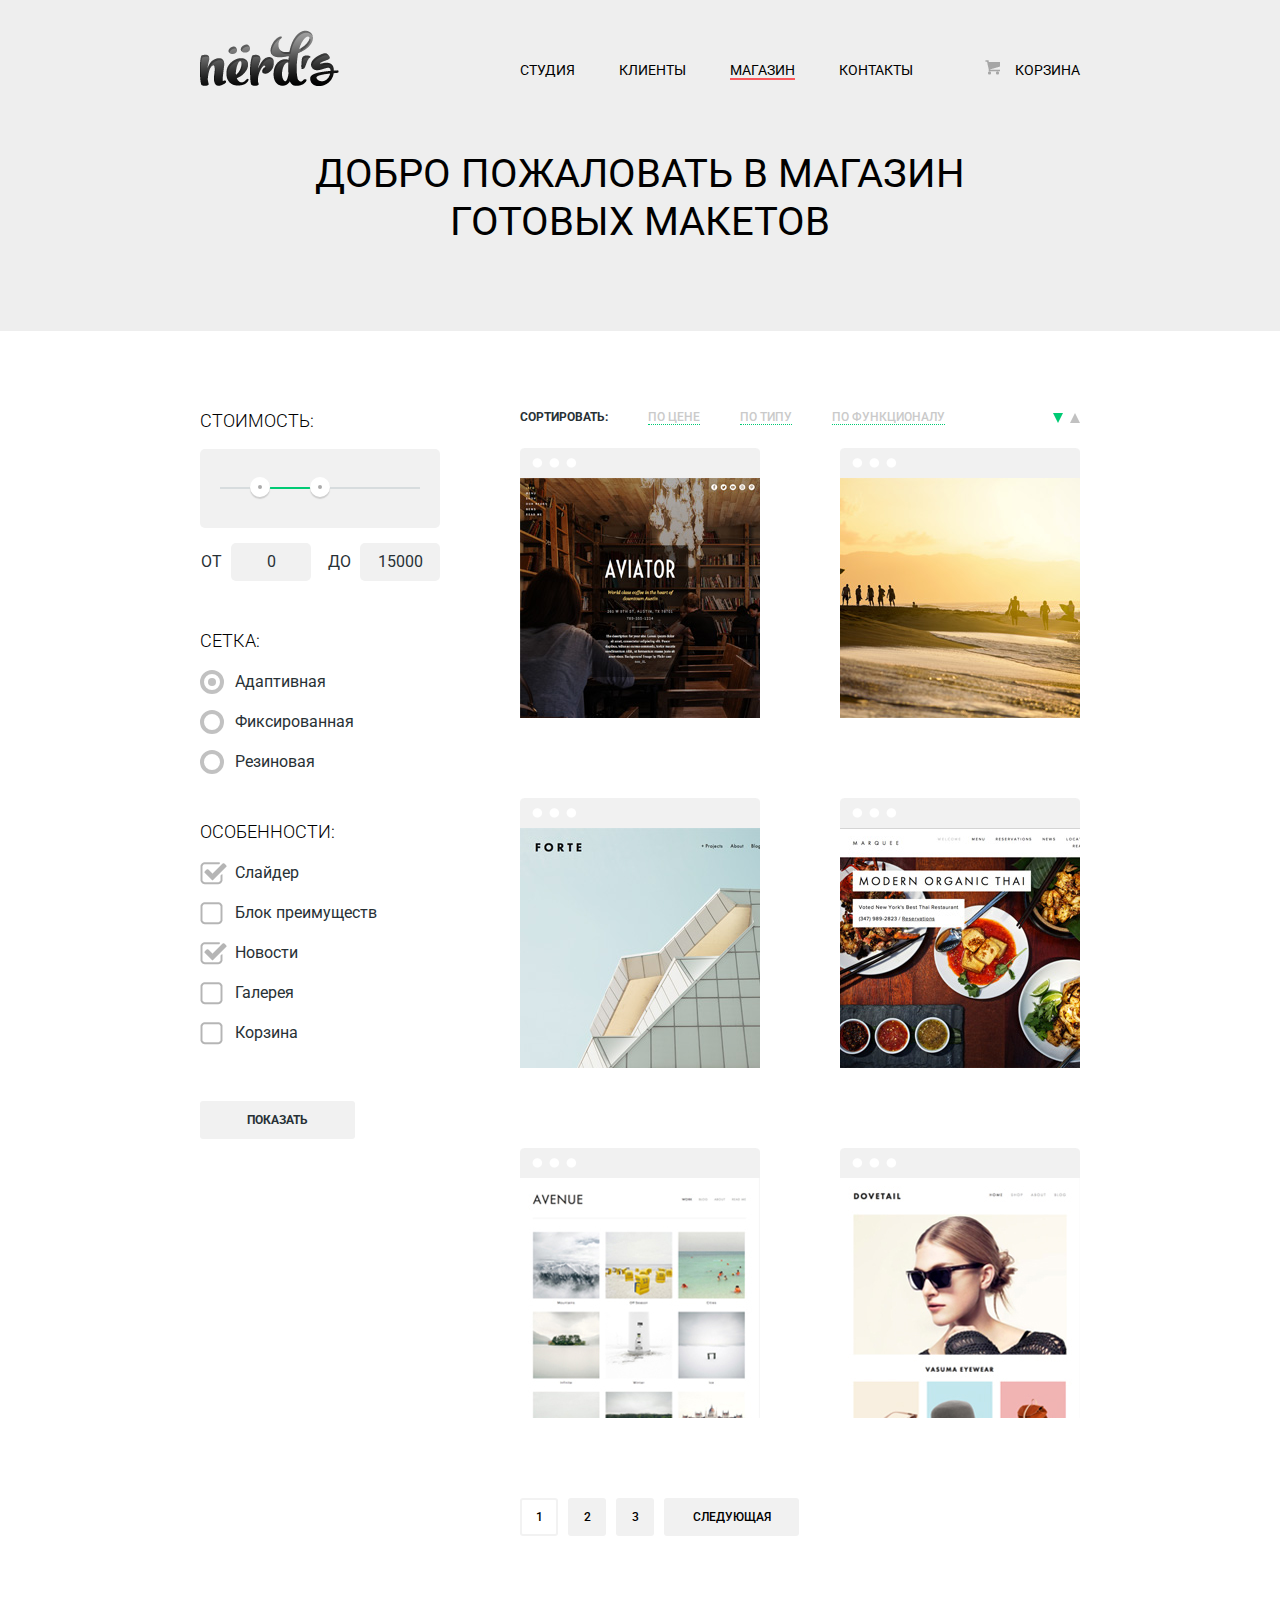
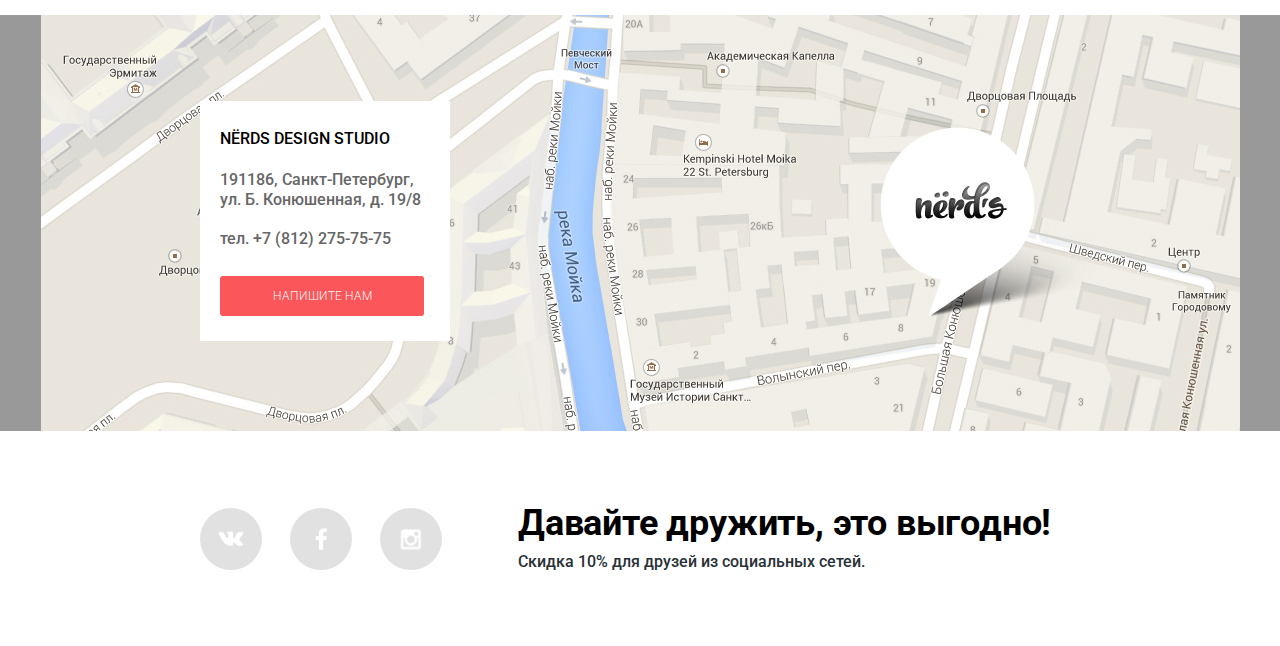
==== commit c2345171: "Подкючил JS" ====
--- a/catalog.html
+++ b/catalog.html
@@ -1,225 +1,234 @@
 <!DOCTYPE html>
 <html lang="ru">
+
 <head>
-	<meta charset="utf-8">
-	<title>NERDS:Каталог</title>
-	<link rel="stylesheet" href="css/normalize.css">
-	<link href="https://fonts.googleapis.com/css?family=Roboto:500,700" rel="stylesheet" type="text/css">
-	<link rel="stylesheet" href="css/style.css">
+  <meta charset="utf-8">
+  <title>Веб-студия</title>
+  <link rel="stylesheet" href="css/normalize.css">
+  <link href="https://fonts.googleapis.com/css?family=Roboto:500,700" rel="stylesheet" type="text/css">
+  <link rel="stylesheet" href="css/style.css">
 </head>
+
 <body>
-	<header class="main-header">
-		<div class="container">
-			<a class="header-logo" href="index.html">
-				<img  src="img/logo/logo.png" width="139" height="56" alt="нёрдс">
-			</a>
-			<nav class="main-navigation">
-				<ul class="main-navigation-list">
-					<li class="list-item"><a href="index.html">студия</a></li>
-					<li class="list-item"><a href="#">клиенты</a></li>
-					<li class="list-item active"><a href="#">магазин</a></li>
-					<li class="list-item"><a href="#">контакты</a></li>
-				</ul>
-				<div class="cart">
-					<a href="#">корзина</a>
-				</div>
-			</nav>
-			<h1 class="main-heading"> Добро пожаловать в магазин готовых макетов</h1>
-		</div> <!--end container-->
-	</header> <!--end main-header -->
-	<div class="main-content inner-main-content">
-		<div class="container clearfix">
-			<div class="parameters">
-				<form action="#" method="GET">
-					<h3 class="parameters-heading cost">Стоимость:</h3>
-					<div class="range-filter">
-						<div class="range-controls">
-							<div class="scale">
-								<div class="bar" style="margin-left: 20%; width: 30%">
-									<div class="toggle toggle-min"></div>
-									<div class="toggle toggle-max"></div>
-								</div>
-							</div>
-						</div>
-						<div class="price-controls">
-							<label class="min-price">от <input name="min-price" type="text" value="0"></label>
-							<label class="max-price">до <input name="max-price" type="text" value="15000"></label>
-						</div>
-					</div>
-					<h3 class="parameters-heading">Сетка:</h3>
-					<ul class="parameters-list">
-						<li class="type-item">
-							<input class="radio-item" name="radio-btn" id="adaptive" type="radio" value="adaptive"
-							checked>
-							<label for="adaptive">Адаптивная</label>
-						</li>
-						<li class="type-item">
-							<input class="radio-item" name="radio-btn" id="fix" type="radio" value="fix">
-							<label for="fix">Фиксированная</label>
-						</li>
-						<li class="type-item">
-							<input class="radio-item" name="radio-btn" id="rubber" type="radio" value="rubber">
-							<label for="rubber">Резиновая</label>
-						</li>
-					</ul>
-					<h3 class="parameters-heading">Особенности:</h3>
-					<ul class="parameters-list">
-						<li class="type-item">
-							<input type="checkbox" class="checkbox-item" id="slider" name="specific"
-							value="slider" 	checked>
-							<label for="slider">Слайдер</label>
-						</li>
-						<li class="type-item">
-							<input class="checkbox-item" id="feature" name="specific" type="checkbox" value="feature">
-							<label for="feature">Блок преимуществ</label>
-						</li>
-						<li class="type-item">
-							<input class="checkbox-item" id="news" name="specific" type="checkbox" value="news" checked>
-							<label for="news">Новости</label>
-						</li>
-						<li class="type-item">
-							<input class="checkbox-item" id="gallery" name="specific" type="checkbox" value="gallery">
-							<label for="gallery">Галерея</label>
-						</li>
-						<li class="type-item">
-							<input class="checkbox-item" id="cart" name="specific" type="checkbox" value="cart">
-							<label for="cart">Корзина</label>
-						</li>
-					</ul>
-					<input class="parameters-btn" type="submit" value="Показать">
-				</form>
-			</div> <!-- end parameters-->
-			<div class="template">
-				<div class="select clearfix">
-					<ul class="select-list">
-						<li class="select-list-item select-sort"><b>сортировать:</b></li>
-						<li class="select-list-item"><a href="#">по цене</a></li>
-						<li class="select-list-item"><a href="#">по типу</a></li>
-						<li class="select-list-item"><a href="#">по функционалу</a></li>
-					</ul>
-					<div class="arrows-block">
-						<ul class="arrows-list">
-							<li>
-								<a class="arrow arrow-up" href="#"></a>
-							</li>
-							<li>
-								<a class="arrow arrow-down active" href="#"></a>
-							</li>
-						</ul>
-					</div>
-				</div>
-				<ul class="template-list">
-					<li class="template-list-item">
-						<img src="img/content/photo1.jpg" width="240" height="240" alt="Фото галереи">
-						<div class="description">
-							<h3 class="description-heading">Aviator</h3>
-							<p class="description-text">Одностраничный макет с авторским дизайном</p>
-							<a class="template-price" href="#">8000 Р.</a>
-						</div>
-					</li>
-					<li class="template-list-item">
-						<img src="img/content/photo2.jpg" width="240" height="240" alt="Фото галереи">
-						<div class="description">
-							<h3 class="description-heading">Sunset</h3>
-							<p class="description-text">Интернет магазин с личным кабинетом</p>
-							<a class="template-price" href="#">10000 Р.</a>
-						</div>
-					</li>
-					<li class="template-list-item">
-						<img src="img/content/photo3.jpg" width="240" height="240" alt="Фото галереи">
-						<div class="description">
-							<h3 class="description-heading">Forte</h3>
-							<p class="description-text">Отличный макет для личного блога</p>
-							<a class="template-price" href="#">5000 Р.</a>
-						</div>
-					</li>
-					<li class="template-list-item">
-						<img src="img/content/photo4.jpg" width="240" height="240" alt="Фото галереи">
-						<div class="description">
-							<h3 class="description-heading">Modern organic Thai</h3>
-							<p class="description-text">Сайт для ресторана быстрого питания</p>
-							<a class="template-price" href="#">12000 Р.</a>
-						</div>
-					</li>
-					<li class="template-list-item">
-						<img src="img/content/photo5.jpg" width="240" height="240" alt="Фото галереи">
-						<div class="description">
-							<h3 class="description-heading">Avenue</h3>
-							<p class="description-text">Макет для блога о путешествиях</p>
-							<a class="template-price" href="#">8000 Р.</a>
-						</div>
-					</li>
-					<li class="template-list-item">
-						<img src="img/content/photo6.jpg" width="240" height="240" alt="Фото галереи">
-						<div class="description">
-							<h3 class="description-heading">Dovetail</h3>
-							<p class="description-text">Интернет магазин с галереей товаров</p>
-							<a class="template-price" href="#">14000 Р.</a>
-						</div>
-					</li>
-				</ul>
-				<div class="paginator-block">
-					<ul class="paginator-list">
-						<li class="paginator-page active">1</li>
-						<li class="paginator-page">
-							<a href="#">2</a>
-						</li>
-						<li class="paginator-page">
-							<a href="#">3</a>
-						</li>
-						<li class="paginator-page next">
-							<a  href="#">следующая</a>
-						</li>
-					</ul>
-				</div> <!-- end paginator-block-->
-			</div> <!-- end template-->
-		</div> <!--end conteiner clearfix -->
-		<div class="find-us">
-			<div class="map-block">
-				<iframe class="map" src="https://www.google.com/maps/embed?pb=!1m18!1m12!1m3!1d1998.5989424123647!2d30.32089461566686!3d59.938796869048474!2m3!1f0!2f0!3f0!3m2!1i1024!2i768!4f13.1!3m3!1m2!1s0x4696310fca5ba729%3A0xea9c53d4493c879f!2z0JHQvtC70YzRiNCw0Y8g0JrQvtC90Y7RiNC10L3QvdCw0Y8g0YPQuy4sIDE5LCDQodCw0L3QutGCLdCf0LXRgtC10YDQsdGD0YDQsywgMTkxMTg2!5e0!3m2!1sru!2sru!4v1455705789983" width="100%" height="416" style="border:0 none" allowfullscreen></iframe>
-			</div>
-			<div class="contacts">
-				<h3 class="contacts-heading"> NЁrds design studio</h3>
-				<p class="contacts-text">191186, Санкт-Петербург, ул. Б. Конюшенная, д. 19/8</p>
-				<p class="contacts-text"> тел. +7 (812) 275-75-75</p>
-				<a class="btn btn-contact" href="write_us.html">Напишите нам</a>
-			</div>
-		</div>
-	</div><!-- end main-content-->
-	<footer class="main-footer">
-		<div class="container clearfix">
-			<div class="social">
-				<a href="#" class="social-btn social-btn-vk"></a>
-				<a href="#" class="social-btn social-btn-fb"></a>
-				<a href="#" class="social-btn social-btn-inst"></a>
-			</div>
-			<div class="social-text">
-				<h3 class="social-heading">Давайте дружить, это выгодно!</h3>
-				<p class="discount">Скидка 10% для друзей из социальных сетей.</p>
-			</div>
-		</div>
-	</footer>
-	<div class="pop-up-wrapper">
-		<div class="pop-up ">
-			<form action="#">
-				<div class="clearfix">
-					<div class="user-block">
-						<label class="label-text" for="username">Ваше имя:</label>
-						<input class="user" id="username" type="text" placeholder="Представьтесь,пожалуйста">
-					</div>
-					<div class="user-block">
-						<label class="label-text" for="email">Ваш e-mail:</label>
-						<input class="user" id="email" type="email" placeholder="Для отправки ответа">
-					</div>
-				</div>
-				<div class="text-field">
-					<label class="label-text" for="letter">Текст письма:</label>
-					<textarea class="text-area" name="text" id="letter" placeholder="В свободной форме"></textarea>
-					<input class="submit-btn btn-red" type="submit" value="Отправить">
-				</div>
-			</form>
-			<div class="btn-close"></div>
-		</div>
-	</div>
+  <header class="main-header">
+    <div class="container">
+      <a class="header-logo" href="index.html">
+        <img src="img/logo/logo.png" width="139" height="56" alt="нёрдс">
+      </a>
+      <nav class="main-navigation">
+        <ul class="main-navigation-list">
+          <li class="list-item"><a href="index.html">студия</a></li>
+          <li class="list-item"><a href="#">клиенты</a></li>
+          <li class="list-item active"><a href="#">магазин</a></li>
+          <li class="list-item"><a href="#">контакты</a></li>
+        </ul>
+        <div class="cart">
+          <a href="#">корзина</a>
+        </div>
+      </nav>
+      <h1 class="main-heading"> Добро пожаловать в магазин готовых макетов</h1>
+    </div>
+    <!--end container-->
+  </header>
+  <!--end main-header -->
+  <div class="main-content inner-main-content">
+    <div class="container clearfix">
+      <div class="parameters">
+        <form action="#" method="GET">
+          <h3 class="parameters-heading cost">Стоимость:</h3>
+          <div class="range-filter">
+            <div class="range-controls">
+              <div class="scale">
+                <div class="bar" style="margin-left: 20%; width: 30%">
+                  <div class="toggle toggle-min"></div>
+                  <div class="toggle toggle-max"></div>
+                </div>
+              </div>
+            </div>
+            <div class="price-controls">
+              <label class="min-price">от
+                <input name="min-price" type="text" value="0">
+              </label>
+              <label class="max-price">до
+                <input name="max-price" type="text" value="15000">
+              </label>
+            </div>
+          </div>
+          <h3 class="parameters-heading">Сетка:</h3>
+          <ul class="parameters-list">
+            <li class="type-item">
+              <input class="radio-item" name="radio-btn" id="adaptive" type="radio" value="adaptive" checked>
+              <label for="adaptive">Адаптивная</label>
+            </li>
+            <li class="type-item">
+              <input class="radio-item" name="radio-btn" id="fix" type="radio" value="fix">
+              <label for="fix">Фиксированная</label>
+            </li>
+            <li class="type-item">
+              <input class="radio-item" name="radio-btn" id="rubber" type="radio" value="rubber">
+              <label for="rubber">Резиновая</label>
+            </li>
+          </ul>
+          <h3 class="parameters-heading">Особенности:</h3>
+          <ul class="parameters-list">
+            <li class="type-item">
+              <input type="checkbox" class="checkbox-item" id="slider" name="specific" value="slider" checked>
+              <label for="slider">Слайдер</label>
+            </li>
+            <li class="type-item">
+              <input class="checkbox-item" id="feature" name="specific" type="checkbox" value="feature">
+              <label for="feature">Блок преимуществ</label>
+            </li>
+            <li class="type-item">
+              <input class="checkbox-item" id="news" name="specific" type="checkbox" value="news" checked>
+              <label for="news">Новости</label>
+            </li>
+            <li class="type-item">
+              <input class="checkbox-item" id="gallery" name="specific" type="checkbox" value="gallery">
+              <label for="gallery">Галерея</label>
+            </li>
+            <li class="type-item">
+              <input class="checkbox-item" id="cart" name="specific" type="checkbox" value="cart">
+              <label for="cart">Корзина</label>
+            </li>
+          </ul>
+          <input class="parameters-btn" type="submit" value="Показать">
+        </form>
+      </div>
+      <!-- end parameters-->
+      <div class="template">
+        <div class="select clearfix">
+          <ul class="select-list">
+            <li class="select-list-item select-sort"><b>сортировать:</b></li>
+            <li class="select-list-item"><a href="#">по цене</a></li>
+            <li class="select-list-item"><a href="#">по типу</a></li>
+            <li class="select-list-item"><a href="#">по функционалу</a></li>
+          </ul>
+          <div class="arrows-block">
+            <ul class="arrows-list">
+              <li>
+                <a class="arrow arrow-up" href="#"></a>
+              </li>
+              <li>
+                <a class="arrow arrow-down active" href="#"></a>
+              </li>
+            </ul>
+          </div>
+        </div>
+        <ul class="template-list">
+          <li class="template-list-item">
+            <img src="img/content/photo1.jpg" width="240" height="240" alt="Фото галереи">
+            <div class="description">
+              <h3 class="description-heading">Aviator</h3>
+              <p class="description-text">Одностраничный макет с авторским дизайном</p>
+              <a class="template-price" href="#">8000 Р.</a>
+            </div>
+          </li>
+          <li class="template-list-item">
+            <img src="img/content/photo2.jpg" width="240" height="240" alt="Фото галереи">
+            <div class="description">
+              <h3 class="description-heading">Sunset</h3>
+              <p class="description-text">Интернет магазин с личным кабинетом</p>
+              <a class="template-price" href="#">10000 Р.</a>
+            </div>
+          </li>
+          <li class="template-list-item">
+            <img src="img/content/photo3.jpg" width="240" height="240" alt="Фото галереи">
+            <div class="description">
+              <h3 class="description-heading">Forte</h3>
+              <p class="description-text">Отличный макет для личного блога</p>
+              <a class="template-price" href="#">5000 Р.</a>
+            </div>
+          </li>
+          <li class="template-list-item">
+            <img src="img/content/photo4.jpg" width="240" height="240" alt="Фото галереи">
+            <div class="description">
+              <h3 class="description-heading">Modern organic Thai</h3>
+              <p class="description-text">Сайт для ресторана быстрого питания</p>
+              <a class="template-price" href="#">12000 Р.</a>
+            </div>
+          </li>
+          <li class="template-list-item">
+            <img src="img/content/photo5.jpg" width="240" height="240" alt="Фото галереи">
+            <div class="description">
+              <h3 class="description-heading">Avenue</h3>
+              <p class="description-text">Макет для блога о путешествиях</p>
+              <a class="template-price" href="#">8000 Р.</a>
+            </div>
+          </li>
+          <li class="template-list-item">
+            <img src="img/content/photo6.jpg" width="240" height="240" alt="Фото галереи">
+            <div class="description">
+              <h3 class="description-heading">Dovetail</h3>
+              <p class="description-text">Интернет магазин с галереей товаров</p>
+              <a class="template-price" href="#">14000 Р.</a>
+            </div>
+          </li>
+        </ul>
+        <div class="paginator-block">
+          <ul class="paginator-list">
+            <li class="paginator-page active">1</li>
+            <li class="paginator-page">
+              <a href="#">2</a>
+            </li>
+            <li class="paginator-page">
+              <a href="#">3</a>
+            </li>
+            <li class="paginator-page next">
+              <a href="#">следующая</a>
+            </li>
+          </ul>
+        </div>
+        <!-- end paginator-block-->
+      </div>
+      <!-- end template-->
+    </div>
+    <!--end conteiner clearfix -->
+    <div class="find-us">
+      <div class="map-block">
+        <iframe class="map" src="https://www.google.com/maps/embed?pb=!1m18!1m12!1m3!1d1998.5989424123647!2d30.32089461566686!3d59.938796869048474!2m3!1f0!2f0!3f0!3m2!1i1024!2i768!4f13.1!3m3!1m2!1s0x4696310fca5ba729%3A0xea9c53d4493c879f!2z0JHQvtC70YzRiNCw0Y8g0JrQvtC90Y7RiNC10L3QvdCw0Y8g0YPQuy4sIDE5LCDQodCw0L3QutGCLdCf0LXRgtC10YDQsdGD0YDQsywgMTkxMTg2!5e0!3m2!1sru!2sru!4v1455705789983" width="100%" height="416" style="border:0 none" allowfullscreen></iframe>
+      </div>
+      <div class="contacts">
+        <h3 class="contacts-heading"> NЁrds design studio</h3>
+        <p class="contacts-text">191186, Санкт-Петербург, ул. Б. Конюшенная, д. 19/8</p>
+        <p class="contacts-text"> тел. +7 (812) 275-75-75</p>
+        <a class="btn btn-contact" href="#">Напишите нам</a>
+      </div>
+    </div>
+  </div>
+  <!-- end main-content-->
+  <footer class="main-footer">
+    <div class="container clearfix">
+      <div class="social">
+        <a href="#" class="social-btn social-btn-vk"></a>
+        <a href="#" class="social-btn social-btn-fb"></a>
+        <a href="#" class="social-btn social-btn-inst"></a>
+      </div>
+      <div class="social-text">
+        <h3 class="social-heading">Давайте дружить, это выгодно!</h3>
+        <p class="discount">Скидка 10% для друзей из социальных сетей.</p>
+      </div>
+    </div>
+  </footer>
+  <div class="modal-content">
+    <button class="modal-content-close" type="button" title="Закрыть">Закрыть</button>
+    <form class="login-form" action="#" method="post">
+      <div class="name-modal effect-modal">
+        <label for="name-id">Ваше имя:</label>
+        <input id="name-id" class="icon-user" type="text" name="names" placeholder="Представьтесь, пожалуйста">
+      </div>
+      <div class="email effect-modal">
+        <label for="email">Ваш e-mail:</label>
+        <input id="email" class="icon-email" type="email" name="email" placeholder="Для отправки ответа">
+      </div>
+      <div class="text-letter-form effect-modal">
+        <label for="label-modal">Текст письма:</label>
+        <textarea id="label-modal" class="icon-text" name="letter" placeholder="В свободной форме"></textarea>
+      </div>
+      <button class="send" type="submit">Отправить</button>
+    </form>
+  </div>
+  <script src="js/script.js"></script>
 </body>
+
 </html>
--- a/css/style.css
+++ b/css/style.css
@@ -1,1239 +1,1841 @@
-html,body {
-	min-width: 900px;
-	margin: 0;
-	padding: 0;
-}
+html,
 body {
-	font-family: Roboto, Arial, Helvetica, sans-serif;
-	font-size: 16px;
-	font-weight: normal;
-	line-height: 22px;
-	color: #283136;
-	background-color: #ffffff;
-}
+  min-width: 900px;
+  margin: 0;
+  padding: 0;
+}
+
+body {
+  font-family: Roboto, Arial, Helvetica, sans-serif;
+  font-size: 16px;
+  font-weight: normal;
+  line-height: 22px;
+  color: #283136;
+  background-color: #ffffff;
+}
+
 .clearfix::after {
-	content:'';
-	display:table;
-	clear:both;
-}
+  content: '';
+  display: table;
+  clear: both;
+}
+
 .sprite {
-	background-image: url("../img/icons/sprite.png");
-	background-repeat: no-repeat;
-	display: block;
-}
+  background-image: url("../img/icons/sprite.png");
+  background-repeat: no-repeat;
+  display: block;
+}
+
 .sprite-icon-basket {
-	width: 15px;
-	height: 15px;
-	background-position: -10px -53px;
-}
+  width: 15px;
+  height: 15px;
+  background-position: -10px -53px;
+}
+
 .sprite-icon-basket-red {
-	width: 15px;
-	height: 15px;
-	background-position: -10px -88px;
-}
+  width: 15px;
+  height: 15px;
+  background-position: -10px -88px;
+}
+
 .sprite-icon-check-of-hover {
-	width: 23px;
-	height: 23px;
-	background-position: -10px -123px;
-}
+  width: 23px;
+  height: 23px;
+  background-position: -10px -123px;
+}
+
 .sprite-icon-check-off {
-	width: 23px;
-	height: 23px;
-	background-position: -10px -166px;
-}
+  width: 23px;
+  height: 23px;
+  background-position: -10px -166px;
+}
+
 .sprite-icon-check-on {
-	width: 27px;
-	height: 23px;
-	background-position: -10px -209px;
-}
+  width: 27px;
+  height: 23px;
+  background-position: -10px -209px;
+}
+
 .sprite-icon-check-on-blocked {
-	width: 27px;
-	height: 23px;
-	background-position: -10px -252px;
-}
+  width: 27px;
+  height: 23px;
+  background-position: -10px -252px;
+}
+
 .sprite-icon-check-on-hover {
-	width: 27px;
-	height: 23px;
-	background-position: -10px -295px;
-}
+  width: 27px;
+  height: 23px;
+  background-position: -10px -295px;
+}
+
 .sprite--icon-check-off-blocked {
-	width: 23px;
-	height: 23px;
-	background-position: -10px -10px;
-}
+  width: 23px;
+  height: 23px;
+  background-position: -10px -10px;
+}
+
 .sprite-icon-facebook {
-	width: 12px;
-	height: 22px;
-	background-position: -10px -338px;
-}
+  width: 12px;
+  height: 22px;
+  background-position: -10px -338px;
+}
+
 .sprite-icon-instagramm {
-	width: 21px;
-	height: 21px;
-	background-position: -10px -380px;
-}
+  width: 21px;
+  height: 21px;
+  background-position: -10px -380px;
+}
+
 .sprite-icon-vk {
-	width: 26px;
-	height: 15px;
-	background-position: -10px -421px;
-}
+  width: 26px;
+  height: 15px;
+  background-position: -10px -421px;
+}
+
 .container {
-	width: 880px;
-	margin: 0 auto;
-	padding: 0 10px;
-}
+  width: 880px;
+  margin: 0 auto;
+  padding: 0 10px;
+}
+
 .main-header {
-	margin-bottom: 0px;
-	padding-top: 30px;
-	background-color: #eeeeee;
-}
+  margin-bottom: 0px;
+  padding-top: 30px;
+  background-color: #eeeeee;
+}
+
 .header-logo {
-	float: left;
-	margin-top: 0px;
-	padding-top: 0px;
-	width: 140px;
-}
+  float: left;
+  margin-top: 0px;
+  padding-top: 0px;
+  width: 140px;
+}
+
 .main-navigation {
-	float: right;
-	width: 570px;
-	margin-top: 25px;
-	margin-left: 0px;
-	margin-right: 0px;
-	padding-left: 0px;
-}
+  float: right;
+  width: 570px;
+  margin-top: 25px;
+  margin-left: 0px;
+  margin-right: 0px;
+  padding-left: 0px;
+}
+
 .main-navigation-list {
-	float: left;
-	width: 460px;
-	margin-top: 0px;
-	margin-right: 0px;
-	padding-left: 0px;
-	margin-left: 10px;
-	list-style: none;
-}
+  float: left;
+  width: 460px;
+  margin-top: 0px;
+  margin-right: 0px;
+  padding-left: 0px;
+  margin-left: 10px;
+  list-style: none;
+}
+
 .main-navigation-list a {
-	text-decoration: none;
-	color: #000000;
-	text-transform: uppercase;
-}
+  text-decoration: none;
+  color: #000000;
+  text-transform: uppercase;
+}
+
 .main-navigation-list .list-item {
-	display: inline;
-	padding-left: 0px;
-	padding-right: 40px;
-	font-size: 14px;
-	line-height: 30px;
-	color: #000000;
-	text-transform: uppercase;
-}
+  display: inline;
+  padding-left: 0px;
+  padding-right: 40px;
+  font-size: 14px;
+  line-height: 30px;
+  color: #000000;
+  text-transform: uppercase;
+}
+
 .main-navigation-list a:hover {
-	color: #fb565a;
-}
+  color: #fb565a;
+}
+
 .main-navigation-list a:active {
-	color: #000000;
-	opacity: 0.3;
-}
+  color: #000000;
+  opacity: 0.3;
+}
+
 .list-item:last-child {
-	padding-right: 0px;
-}
+  padding-right: 0px;
+}
+
 .cart {
-	float: right;
-	width: 100px;
-	padding-top: 0px;
-	padding-right: 0px;
-}
+  float: right;
+  width: 100px;
+  padding-top: 0px;
+  padding-right: 0px;
+}
+
 .cart a {
-	position: relative;
-	display: block;
-	padding-left: 35px;
-	font-size: 14px;
-	line-height: 30px;
-	color: #000000;
-	text-transform: uppercase;
-	text-decoration: none;
-}
+  position: relative;
+  display: block;
+  padding-left: 35px;
+  font-size: 14px;
+  line-height: 30px;
+  color: #000000;
+  text-transform: uppercase;
+  text-decoration: none;
+}
+
 .cart.active a {
-	border-bottom: 2px solid #fb565a;
-}
+  border-bottom: 2px solid #fb565a;
+}
+
 .cart a:hover {
-	color: #fb565a;
-}
+  color: #fb565a;
+}
+
 .cart a:active {
-	color: #000000;
-	opacity: 0.3;
-}
+  color: #000000;
+  opacity: 0.3;
+}
+
 .list-item.active a {
-	color: #000000;
-	border-bottom: 2px solid #fb565a;
-}
+  color: #000000;
+  border-bottom: 2px solid #fb565a;
+}
+
 .cart a::before {
-	content: "";
-	position: absolute;
-	top: 5px;
-	left: 5px;
-	background-image: url("../img/icons/sprite.png");
-	width: 15px;
-	height: 15px;
-	background-position: -10px -53px;
-
-}
+  content: "";
+  position: absolute;
+  top: 5px;
+  left: 5px;
+  background-image: url("../img/icons/sprite.png");
+  width: 15px;
+  height: 15px;
+  background-position: -10px -53px;
+}
+
 .cart a:hover::before {
-	background-position: -10px -88px;
-}
+  background-position: -10px -88px;
+}
+
 .cart a:active::before {
-	background-position: -10px -53px;
-}
+  background-position: -10px -53px;
+}
+
 .main-content {
-	padding-top: 80px;
-}
+  padding-top: 80px;
+}
+
 .inner-main-content {
-	padding-top: 75px;
-}
+  padding-top: 75px;
+}
+
 .main-heading {
-	clear: both;
-	width: 710px;
-	margin: 0 auto;
-	padding-top: 49px;
-	padding-bottom: 85px;
-	padding-left: 0px;
-	font-family: Roboto, Arial, Helvetica, sans-serif;
-	font-size: 40px;
-	font-weight: normal;
-	line-height: 48px;
-	text-transform: uppercase;
-	text-align: center;
-	color: #000000;
-}
+  clear: both;
+  width: 710px;
+  margin: 0 auto;
+  padding-top: 49px;
+  padding-bottom: 85px;
+  padding-left: 0px;
+  font-family: Roboto, Arial, Helvetica, sans-serif;
+  font-size: 40px;
+  font-weight: normal;
+  line-height: 48px;
+  text-transform: uppercase;
+  text-align: center;
+  color: #000000;
+}
+
 .slide-title {
-	margin-left: -3px;
-	margin-bottom: 18px;
-	font-family: Roboto, Arial, Helvetica, sans-serif;
-	font-size: 36px;
-	line-height: 36px;
-	color: #000000;
-}
+  margin-left: -3px;
+  margin-bottom: 18px;
+  font-family: Roboto, Arial, Helvetica, sans-serif;
+  font-size: 36px;
+  line-height: 36px;
+  color: #000000;
+}
+
 .slider {
-	width: 880px;
-	margin: 0 auto;
-	position: relative;
-	padding-top: 30px;
-}
+  width: 880px;
+  margin: 0 auto;
+  position: relative;
+  padding-top: 30px;
+}
+
 .slide {
-	min-height: 306px;
-	background-repeat: no-repeat;
-	background-position: 100% 10px;
-}
+  min-height: 306px;
+  background-repeat: no-repeat;
+  background-position: 100% 10px;
+}
+
 .slider input[type="radio"] {
-	display: none;
-}
+  display: none;
+}
+
 .slider-controls label {
-	display: inline-block;
-	width: 4px;
-	height: 4px;
-	margin: 0 3px;
-	vertical-align: top;
-	background: #ffffff;
-	border: 3px solid white;
-	border-radius: 50%;
-	cursor: pointer;
-}
+  display: inline-block;
+  width: 4px;
+  height: 4px;
+  margin: 0 3px;
+  vertical-align: top;
+  background: #ffffff;
+  border: 3px solid white;
+  border-radius: 50%;
+  cursor: pointer;
+}
+
 .slider-controls {
-	position: absolute;
-	bottom: 82px;
-	left: 50%;
-	width: 200px;
-	margin-left: -110px;
-	text-align: center;
-}
+  position: absolute;
+  bottom: 82px;
+  left: 50%;
+  width: 200px;
+  margin-left: -110px;
+  text-align: center;
+}
+
 .slide-description {
-	width: 500px;
-	padding: 27px 0;
-	font-family: Roboto, Arial, Helvetica, sans-serif;
-	font-size: 16px;
-	line-height: 22px;
-	color: #283136;
-}
+  width: 500px;
+  padding: 27px 0;
+  font-family: Roboto, Arial, Helvetica, sans-serif;
+  font-size: 16px;
+  line-height: 22px;
+  color: #283136;
+}
+
 .slide-text {
-	font-family: Roboto, Arial, Helvetica, sans-serif;
-	font-size: 16px;
-	line-height: 22px;
-	font-weight: 500;
-	color: #283136;
-}
+  font-family: Roboto, Arial, Helvetica, sans-serif;
+  font-size: 16px;
+  line-height: 22px;
+  font-weight: 500;
+  color: #283136;
+}
+
 .btn {
-	font-family: Roboto, Arial, Helvetica, sans-serif;
-	font-size: 12px;
-	line-height: 21px;
-	font-weight: 300;
-	text-align: center;
-	color: #f6f6f6;
-	text-transform: uppercase;
-	text-decoration: none;
-	border-radius: 3px;
-}
+  font-family: Roboto, Arial, Helvetica, sans-serif;
+  font-size: 12px;
+  line-height: 21px;
+  font-weight: 300;
+  text-align: center;
+  color: #f6f6f6;
+  text-transform: uppercase;
+  text-decoration: none;
+  border-radius: 3px;
+}
+
 .slider-btn {
-	display: block;
-	width: 220px;
-	margin-top: 27px;
-	padding: 8px 10px;
-	background: #fb565a;
-}
+  display: block;
+  width: 220px;
+  margin-top: 27px;
+  padding: 8px 10px;
+  background: #fb565a;
+}
+
 .slide .btn:hover {
-	background-color: #d6494d;
-}
+  background-color: #d6494d;
+}
+
 .slide .btn:active {
-	background-color: #b63538;
-	box-shadow: inset 0 3px #9b2d30;
-}
+  background-color: #b63538;
+  box-shadow: inset 0 3px #9b2d30;
+}
+
 .slide:nth-child(1) {
-	background-image: url("../img/content/slide1.png");
+  background-image: url("../img/content/slide1.png");
 }
 
 .slide:nth-child(2) {
-	background-image: url("../img/content/slide2.png");
+  background-image: url("../img/content/slide2.png");
 }
 
 .slide:nth-child(3) {
-	background-image: url("../img/content/slide3.png");
-}
+  background-image: url("../img/content/slide3.png");
+}
+
 .slide {
-	display: none;
-}
+  display: none;
+}
+
 #btn-1:checked ~ .slides .slide:nth-child(1) {
-	display: block;
+  display: block;
 }
 
 #btn-2:checked ~ .slides .slide:nth-child(2) {
-	display: block;
+  display: block;
 }
 
 #btn-3:checked ~ .slides .slide:nth-child(3) {
-	display: block;
-}
+  display: block;
+}
+
 #btn-1:checked ~ .slider-controls label[for="btn-1"],
 #btn-2:checked ~ .slider-controls label[for="btn-2"],
 #btn-3:checked ~ .slider-controls label[for="btn-3"] {
-	background: #c1c1c1;
-}
+  background: #c1c1c1;
+}
+
 .offer {
-	border-bottom: 2px solid #eeeeee;
-}
+  border-bottom: 2px solid #eeeeee;
+}
+
 .offer {
-	font-size: 0px;
-}
+  font-size: 0px;
+}
+
 .offer-block {
-	display: inline-block;
-	vertical-align: top;
-	width: 240px;
-	min-height: 300px;
-	margin-right: 80px;
-	padding-bottom: 80px;
-}
+  display: inline-block;
+  vertical-align: top;
+  width: 240px;
+  min-height: 300px;
+  margin-right: 80px;
+  padding-bottom: 80px;
+}
+
 .offer-heading {
-	margin-top: 0px;
-	margin-bottom: 10px;
-	font-family: Roboto, Arial, Helvetica, sans-serif;
-	font-size: 18px;
-	line-height: 30px;
-	font-weight: 500;
-	color: #000000;
-	text-transform: uppercase;
-}
+  margin-top: 0px;
+  margin-bottom: 10px;
+  font-family: Roboto, Arial, Helvetica, sans-serif;
+  font-size: 18px;
+  line-height: 30px;
+  font-weight: 500;
+  color: #000000;
+  text-transform: uppercase;
+}
+
 .offer-text {
-	margin-bottom: 23px;
-	font-size: 15px;
-	font-family: Roboto, Arial, Helvetica, sans-serif;
-	line-height: 22px;
-	font-weight: 500;
-	color: #283136;
-}
+  margin-bottom: 23px;
+  font-size: 15px;
+  font-family: Roboto, Arial, Helvetica, sans-serif;
+  line-height: 22px;
+  font-weight: 500;
+  color: #283136;
+}
+
 .offer-pic {
-	margin-bottom: 10px;
-}
+  margin-bottom: 10px;
+}
+
 .offer-block:nth-child(3n) {
-	margin-right: 0px;
-}
+  margin-right: 0px;
+}
+
 .offer-block .btn {
-	display: block;
-	width: 140px;
-	padding-top: 11px;
-	padding-bottom: 8px;
-}
+  display: block;
+  width: 140px;
+  padding-top: 11px;
+  padding-bottom: 8px;
+}
+
 .btn-red {
-	background-color: #fb565a;
-}
+  background-color: #fb565a;
+}
+
 .btn-red:hover {
-	background-color: #d6494d;
-}
+  background-color: #d6494d;
+}
+
 .btn-red:active {
-	background-color: #b63538;
-	box-shadow: inset 0 3px #9b2d30;
-}
+  background-color: #b63538;
+  box-shadow: inset 0 3px #9b2d30;
+}
+
 .btn-green {
-	background-color: #00ca74;
-}
+  background-color: #00ca74;
+}
+
 .btn-green:hover {
-	background-color: #01a25e;
-}
+  background-color: #01a25e;
+}
+
 .btn-green:active {
-	background-color: #009053;
-	box-shadow: inset 0 3px #007b47;
-}
+  background-color: #009053;
+  box-shadow: inset 0 3px #007b47;
+}
+
 .btn-yellow {
-	background-color: #efc84a;
-}
+  background-color: #efc84a;
+}
+
 .btn-yellow:hover {
-	background-color: #d6ae2c;
-}
+  background-color: #d6ae2c;
+}
+
 .btn-yellow:active {
-	background-color: #c09b24;
-	box-shadow: inset 0 3px #a3841f;
-}
+  background-color: #c09b24;
+  box-shadow: inset 0 3px #a3841f;
+}
+
 .about-us {
-	padding-bottom: 30px;
-	border-bottom: 2px solid #eeeeee;
-}
+  padding-bottom: 30px;
+  border-bottom: 2px solid #eeeeee;
+}
+
 .about-us-heading {
-	margin-bottom: 21px;
-	font-family: Roboto, Arial, Helvetica, sans-serif;
-	font-size: 16px;
-	line-height: 22px;
-	text-transform: uppercase;
-	color: #283136;
-}
+  margin-bottom: 21px;
+  font-family: Roboto, Arial, Helvetica, sans-serif;
+  font-size: 16px;
+  line-height: 22px;
+  text-transform: uppercase;
+  color: #283136;
+}
+
 .advantages {
-	float: left;
-	width: 570px;
-}
+  float: left;
+  width: 570px;
+}
+
 .advantages-heading {
-	margin-bottom: 19px;
-	margin-top: 68px;
-	font-family: Roboto, Arial, Helvetica, sans-serif;
-	font-size: 36px;
-	line-height: 36px;
-	color: #283136;
-	font-weight: 500;
-}
+  margin-bottom: 19px;
+  margin-top: 68px;
+  font-family: Roboto, Arial, Helvetica, sans-serif;
+  font-size: 36px;
+  line-height: 36px;
+  color: #283136;
+  font-weight: 500;
+}
+
 .advantages-text {
-	margin-bottom: 44px;
-	font-family: Roboto, Arial, Helvetica, sans-serif;
-	font-size: 16px;
-	line-height: 22px;
-	font-weight: 500;
-	color: #283136;
-}
+  margin-bottom: 44px;
+  font-family: Roboto, Arial, Helvetica, sans-serif;
+  font-size: 16px;
+  line-height: 22px;
+  font-weight: 500;
+  color: #283136;
+}
+
 .advantages-list {
-	padding-left: 0px;
-}
+  padding-left: 0px;
+}
+
 .advantages-list-item {
-	position: relative;
-	padding-left: 35px;
-	padding-bottom: 23px;
-	font-family: Roboto, Arial, Helvetica, sans-serif;
-	font-size: 16px;
-	line-height: 22px;
-	font-weight: 500;
-	color: #283136;
-	list-style-type: none;
-}
+  position: relative;
+  padding-left: 35px;
+  padding-bottom: 23px;
+  font-family: Roboto, Arial, Helvetica, sans-serif;
+  font-size: 16px;
+  line-height: 22px;
+  font-weight: 500;
+  color: #283136;
+  list-style-type: none;
+}
+
 .advantages-list-item:before {
-	position: absolute;
-	left: 0px;
-	top: 10px;
-	content: "";
-	width: 25px;
-	border-bottom: 2px solid #fb565a;
-}
+  position: absolute;
+  left: 0px;
+  top: 10px;
+  content: "";
+  width: 25px;
+  border-bottom: 2px solid #fb565a;
+}
+
 .features {
-	float: right;
-	width: 240px;
-}
+  float: right;
+  width: 240px;
+}
+
 .logo-block {
-	text-align: center;
-}
+  text-align: center;
+}
+
 .logo-text {
-	position: relative;
-	padding-right: 10px;
-	padding-left: 10px;
-	font-family: Roboto, Arial, Helvetica, sans-serif;
-	color: #000000;
-	font-size: 16px;
-	line-height: 16px;
-	text-transform: uppercase;
-}
-.logo-text::before, .logo-text::after {
-	content: "";
-	position: absolute;
-	top: 50%;
-	width: 65px;
-	border-bottom: 2px solid #eeeeee;
-}
+  position: relative;
+  padding-right: 10px;
+  padding-left: 10px;
+  font-family: Roboto, Arial, Helvetica, sans-serif;
+  color: #000000;
+  font-size: 16px;
+  line-height: 16px;
+  text-transform: uppercase;
+}
+
+.logo-text::before,
+.logo-text::after {
+  content: "";
+  position: absolute;
+  top: 50%;
+  width: 65px;
+  border-bottom: 2px solid #eeeeee;
+}
+
 .logo-text::before {
-	left: 100%;
-}
+  left: 100%;
+}
+
 .logo-text::after {
-	right: 100%;
-}
+  right: 100%;
+}
+
 .partners {
-	margin-right: 0px;
-	margin-bottom: 88px;
-	border-bottom: 2px solid #eeeeee;
-}
+  margin-right: 0px;
+  margin-bottom: 88px;
+  border-bottom: 2px solid #eeeeee;
+}
+
 .partners-list {
-	margin-top: 0px;
-	padding-left: 12px;
-	list-style-type: none;
-}
+  margin-top: 0px;
+  padding-left: 12px;
+  list-style-type: none;
+}
+
 .partner-item {
-	display: inline-block;
-	vertical-align: middle;
-	padding-top: 42px;
-	padding-right: 115px;
-	padding-bottom: 10px;
-}
+  display: inline-block;
+  vertical-align: middle;
+  padding-top: 42px;
+  padding-right: 115px;
+  padding-bottom: 10px;
+}
+
 .partner-item a {
-	display: block;
-	opacity: 0.2;
-}
+  display: block;
+  opacity: 0.2;
+}
+
 .partner-item a:hover {
-	opacity: 1;
-}
+  opacity: 1;
+}
+
 .partner-item a:active {
-	opacity: 1;
-}
+  opacity: 1;
+}
+
 .partner-item:nth-child(3n) {
-	padding-right: 0px;
-	margin-right: 0px;
-}
+  padding-right: 0px;
+  margin-right: 0px;
+}
+
 .nerds-logo {
-	margin-top: 55px;
-	margin-bottom: 64px;
-	margin-left: 30px;
-}
+  margin-top: 55px;
+  margin-bottom: 64px;
+  margin-left: 30px;
+}
+
 .logo-block {
-	padding-top: 24px;
-	padding-left: 10px;
-}
+  padding-top: 24px;
+  padding-left: 10px;
+}
+
 .range-filter {
-	width: 240px;
-	margin-bottom: 45px;
-}
+  width: 240px;
+  margin-bottom: 45px;
+}
+
 .range-controls {
-	position: relative;
-	height: 41px;
-	padding-top: 38px;
-	padding-right: 20px;
-	padding-left: 20px;
-	margin-bottom: 15px;
-	border-radius: 5px;
-	background: #f1f1f1;
-}
+  position: relative;
+  height: 41px;
+  padding-top: 38px;
+  padding-right: 20px;
+  padding-left: 20px;
+  margin-bottom: 15px;
+  border-radius: 5px;
+  background: #f1f1f1;
+}
+
 .range-controls .scale {
-	height: 2px;
-	background: #d7dcde;
-}
+  height: 2px;
+  background: #d7dcde;
+}
+
 .range-controls .bar {
-	position: relative;
-	width: 70%;
-	height: 2px;
-	background: #00ca74;
-}
+  position: relative;
+  width: 70%;
+  height: 2px;
+  background: #00ca74;
+}
+
 .range-controls .toggle {
-	position: absolute;
-	top: -10px;
-	width: 4px;
-	height: 4px;
-	cursor: pointer;
-	border: 8px solid #fff;
-	border-radius: 50%;
-	background: #ababab;
-	box-shadow: 0 2px 1px 0 #cfcfcf;
-}
+  position: absolute;
+  top: -10px;
+  width: 4px;
+  height: 4px;
+  cursor: pointer;
+  border: 8px solid #fff;
+  border-radius: 50%;
+  background: #ababab;
+  box-shadow: 0 2px 1px 0 #cfcfcf;
+}
+
 .range-controls .toggle-min {
-	left: -10px;
-}
+  left: -10px;
+}
+
 .range-controls .toggle-max {
-	right: -10px;
-}
+  right: -10px;
+}
+
 .price-controls {
-	font-size: 0;
-}
+  font-size: 0;
+}
+
 .price-controls label {
-	font-size: 16px;
-	display: inline-block;
-	vertical-align: middle;
-	width: 50%;
-}
-.min-price,.max-price {
-	text-align: right;
-	text-transform: uppercase;
-}
+  font-size: 16px;
+  display: inline-block;
+  vertical-align: middle;
+  width: 50%;
+}
+
+.min-price,
+.max-price {
+  text-align: right;
+  text-transform: uppercase;
+}
+
 .min-price input {
-	margin-right: 9px;
-}
+  margin-right: 9px;
+}
+
 .price-controls input {
-	width: 60px;
-	height: 22px;
-	margin-left: 5px;
-	padding: 8px 10px;
-	font-family: Roboto, Arial, Helvetica, sans-serif;
-	font-size: 16px;
-	line-height: 22px;
-	text-align: center;
-	color: #283136;
-	border: none;
-	border-radius: 5px;
-	outline: none;
-	background: #f1f1f1;
-}
+  width: 60px;
+  height: 22px;
+  margin-left: 5px;
+  padding: 8px 10px;
+  font-family: Roboto, Arial, Helvetica, sans-serif;
+  font-size: 16px;
+  line-height: 22px;
+  text-align: center;
+  color: #283136;
+  border: none;
+  border-radius: 5px;
+  outline: none;
+  background: #f1f1f1;
+}
+
 .parameters {
-	width: 240px;
-	float: left;
-	margin-top: 0px;
-}
+  width: 240px;
+  float: left;
+  margin-top: 0px;
+}
+
 .parameters-heading {
-	margin-bottom: 13px;
-	margin-top: 0px;
-	font-family: Roboto, Arial, Helvetica, sans-serif;
-	font-size: 18px;
-	line-height: 30px;
-	font-weight: 300;
-	color: #000000;
-	text-transform: uppercase;
-}
+  margin-bottom: 13px;
+  margin-top: 0px;
+  font-family: Roboto, Arial, Helvetica, sans-serif;
+  font-size: 18px;
+  line-height: 30px;
+  font-weight: 300;
+  color: #000000;
+  text-transform: uppercase;
+}
+
 .cost {
-	margin-top: 0px;
-	padding-top: 0px;
-}
+  margin-top: 0px;
+  padding-top: 0px;
+}
+
 .parameters-list {
-	list-style: none;
-	padding-left: 0px;
-	margin-bottom: 45px;
-}
+  list-style: none;
+  padding-left: 0px;
+  margin-bottom: 45px;
+}
+
 .parameters-btn {
-	display: block;
-	width: 155px;
-	height: 38px;
-	margin-top: 58px;
-	padding-top: 0px;
-	font-family: Roboto, Arial, Helvetica, sans-serif;
-	font-size: 12px;
-	font-weight: 700;
-	line-height: 38px;
-	color: #283136;
-	background-color: #f1f1f1;
-	text-transform: uppercase;
-	text-decoration: none;
-	text-align: center;
-	vertical-align: middle;
-	border: 0 none;
-	border-radius: 3px;
-}
+  display: block;
+  width: 155px;
+  height: 38px;
+  margin-top: 58px;
+  padding-top: 0px;
+  font-family: Roboto, Arial, Helvetica, sans-serif;
+  font-size: 12px;
+  font-weight: 700;
+  line-height: 38px;
+  color: #283136;
+  background-color: #f1f1f1;
+  text-transform: uppercase;
+  text-decoration: none;
+  text-align: center;
+  vertical-align: middle;
+  border: 0 none;
+  border-radius: 3px;
+}
+
 .parameters-btn:hover {
-	background-color: #e5e5e5;
-}
+  background-color: #e5e5e5;
+}
+
 .parameters-btn:active {
-	background-color: #d5d5d5;
-	box-shadow: inset 0 3px #b5b5b5;
-
-}
+  background-color: #d5d5d5;
+  box-shadow: inset 0 3px #b5b5b5;
+}
+
 .parameters-list input[type="radio"] {
-	display: none;
-}
+  display: none;
+}
+
 input[type="radio"]+label {
-	display: block;
-	margin: 16px 0 20px;
-	line-height: 20px;
-	padding-left: 35px;
-	position: relative;
-	cursor: pointer;
-}
+  display: block;
+  margin: 16px 0 20px;
+  line-height: 20px;
+  padding-left: 35px;
+  position: relative;
+  cursor: pointer;
+}
+
 input[type="radio"]+label::before {
-	content: "";
-	display: block;
-	position: absolute;
-	left: 0px;
-	top: -2px;
-	width: 16px;
-	height: 16px;
-	border: 4px solid #c1c1c1;
-	border-radius: 50px;
-}
+  content: "";
+  display: block;
+  position: absolute;
+  left: 0px;
+  top: -2px;
+  width: 16px;
+  height: 16px;
+  border: 4px solid #c1c1c1;
+  border-radius: 50px;
+}
+
 input[type="radio"]:checked+label::after {
-	content: "";
-	display: block;
-	position: absolute;
-	left: 8px;
-	top: 6px;
-	width: 8px;
-	height: 8px;
-	border-radius: 50px;
-	background-color: #c1c1c1;
-}
+  content: "";
+  display: block;
+  position: absolute;
+  left: 8px;
+  top: 6px;
+  width: 8px;
+  height: 8px;
+  border-radius: 50px;
+  background-color: #c1c1c1;
+}
+
 input[type="radio"]+label:hover::before {
-	border-color: #b5b5b5;
-}
+  border-color: #b5b5b5;
+}
+
 input[type="radio"]+label:hover::after {
-	background-color: #b5b5b5;
-}
+  background-color: #b5b5b5;
+}
+
 input[type="radio"]+label:active::before {
-	opacity: 0.3;
-}
+  opacity: 0.3;
+}
+
 input[type="radio"]+label:active::after {
-	opacity: 0.3;
-}
+  opacity: 0.3;
+}
+
 input[type="radio"]:disabled+label::before {
-	opacity: 0.3;
-}
+  opacity: 0.3;
+}
+
 input[type="radio"]:disabled+label::after {
-	opacity: 0.3;
-}
+  opacity: 0.3;
+}
+
 input[type="rdio"]:checked:disabled+label::before {
-	opacity: 0.3;
-}
+  opacity: 0.3;
+}
+
 input[type="radio"]:checked:disabled+label::after {
-	opacity: 0.3;
-}
+  opacity: 0.3;
+}
+
 .parameters-list input[type="checkbox"] {
-	display: none;
-}
+  display: none;
+}
+
 input[type="checkbox"]+label {
-	display: block;
-	margin: 16px 0 20px;
-	line-height: 20px;
-	padding-left: 35px;
-	position: relative;
-	cursor: pointer;
-}
+  display: block;
+  margin: 16px 0 20px;
+  line-height: 20px;
+  padding-left: 35px;
+  position: relative;
+  cursor: pointer;
+}
+
 input[type="checkbox"]+label::before {
-	content: "";
-	display: block;
-	position: absolute;
-	left: 0px;
-	top: -1px;
-	background-image: url("../img/icons/sprite.png");
-	width: 23px;
-	height: 23px;
-	background-position: -10px -166px;
-}
+  content: "";
+  display: block;
+  position: absolute;
+  left: 0px;
+  top: -1px;
+  background-image: url("../img/icons/sprite.png");
+  width: 23px;
+  height: 23px;
+  background-position: -10px -166px;
+}
+
 input[type="checkbox"]:checked+label::before {
-	width: 27px;
-	height: 23px;
-	background-position: -10px -209px;
-}
+  width: 27px;
+  height: 23px;
+  background-position: -10px -209px;
+}
+
 input[type="checkbox"]+label:hover::before {
-	background-position: -10px -123px;
-}
+  background-position: -10px -123px;
+}
+
 input[type="checkbox"]:checked+label:hover::before {
-	background-position: -10px -295px;
-}
+  background-position: -10px -295px;
+}
+
 input[type="checkbox"]:disabled+label::before {
-	background-position: -10px -10px;
-}
+  background-position: -10px -10px;
+}
+
 input[type="checkbox"]:checked:disabled+label::before {
-	background-position: -10px -252px;
-}
+  background-position: -10px -252px;
+}
+
 .select {
-	width: 560px;
-	margin-left: 0px;
-	margin-right: 0px;
-	margin-bottom: 20px;
-	font-size: 0px;
-}
+  width: 560px;
+  margin-left: 0px;
+  margin-right: 0px;
+  margin-bottom: 20px;
+  font-size: 0px;
+}
+
 .select-list {
-	float: left;
-	width: 490px;
-	margin: 0px;
-	padding-left: 0px;
-}
+  float: left;
+  width: 490px;
+  margin: 0px;
+  padding-left: 0px;
+}
+
 .select li {
-	display: inline-block;
-	padding-right: 40px;
-	vertical-align: middle;
-	font-size: 12px;
-	line-height: 18px;
-	font-weight: 500;
-	list-style-type: none;
-}
+  display: inline-block;
+  padding-right: 40px;
+  vertical-align: middle;
+  font-size: 12px;
+  line-height: 18px;
+  font-weight: 500;
+  list-style-type: none;
+}
+
 .select-list a {
-	color: #cacaca;
-	text-transform: uppercase;
-	text-decoration: none;
-	border-bottom: 1px dotted #00ca74;
-}
+  color: #cacaca;
+  text-transform: uppercase;
+  text-decoration: none;
+  border-bottom: 1px dotted #00ca74;
+}
+
 .select-list a:hover {
-	color: #000000;
-	border-bottom-style: solid;
-}
+  color: #000000;
+  border-bottom-style: solid;
+}
+
 .select-list a:active {
-	color: #000000;
-	border-color: transparent;
-}
+  color: #000000;
+  border-color: transparent;
+}
+
 .select-list-item b {
-	font-size: 12px;
-	text-transform: uppercase;
-}
+  font-size: 12px;
+  text-transform: uppercase;
+}
+
 .arrows-list {
-	position: relative;
-	margin: 0px;
-}
-.arrows-list li{
-	padding-right: 0px;
-}
+  position: relative;
+  margin: 0px;
+}
+
+.arrows-list li {
+  padding-right: 0px;
+}
+
 .arrows-block {
-	float: right;
-	width: 50px;
-}
+  float: right;
+  width: 50px;
+}
+
 .arrow {
-	display: block;
-	width: 0px;
-	height: 0px;
-	border-style: solid;
-}
+  display: block;
+  width: 0px;
+  height: 0px;
+  border-style: solid;
+}
+
 .arrow-down {
-	position: absolute;
-	top: 7px;
-	right: 17px;
-	border-width: 10px 5.5px 0 5.5px;
-	border-color: #c1c1c1 transparent transparent transparent;
-}
+  position: absolute;
+  top: 7px;
+  right: 17px;
+  border-width: 10px 5.5px 0 5.5px;
+  border-color: #c1c1c1 transparent transparent transparent;
+}
+
 .arrow-up {
-	position: absolute;
-	top: 7px;
-	right: 0px;
-	border-width: 0 5.5px 10px 5.5px;
-	border-color: transparent transparent #c1c1c1 transparent;
-}
+  position: absolute;
+  top: 7px;
+  right: 0px;
+  border-width: 0 5.5px 10px 5.5px;
+  border-color: transparent transparent #c1c1c1 transparent;
+}
+
 .arrow-up.active {
-	border-color: transparent transparent #00ca74 transparent;
-}
+  border-color: transparent transparent #00ca74 transparent;
+}
+
 .arrow-down.active {
-	border-color: #00ca74 transparent transparent transparent;
-}
+  border-color: #00ca74 transparent transparent transparent;
+}
+
 .arrow-up:hover {
-	border-color: transparent transparent #c1c1c1 transparent;
-}
+  border-color: transparent transparent #c1c1c1 transparent;
+}
+
 .arrow-down:hover {
-	border-color: #c1c1c1 transparent transparent transparent;
-}
+  border-color: #c1c1c1 transparent transparent transparent;
+}
+
 .arrow-up:active {
-	border-color: transparent transparent #000000 transparent;
-}
+  border-color: transparent transparent #000000 transparent;
+}
+
 .arrow-down:active {
-	border-color: #000000 transparent transparent transparent;
-}
+  border-color: #000000 transparent transparent transparent;
+}
+
 .template {
-	float: right;
-	width: 560px;
-	margin-top: 0px;
-	font-size: 0px;
-}
+  float: right;
+  width: 560px;
+  margin-top: 0px;
+  font-size: 0px;
+}
+
 .template-list {
-	margin: 0px;
-	padding: 0px;
-	margin-top: 10px;
-	font-size: 0px;
-}
+  margin: 0px;
+  padding: 0px;
+  margin-top: 10px;
+  font-size: 0px;
+}
+
 .template-list-item {
-	position: relative;
-	display: inline-block;
-	width: 240px;
-	padding-top: 30px;
-	margin-right: 80px;
-	margin-left: 0px;
-	margin-bottom: 74px;
-	font-size: 14px;
-	vertical-align: middle;
-	background-image: url("../img/decoration/sub.png");
-	background-repeat: no-repeat;
-	background-position: left top;
-}
+  position: relative;
+  display: inline-block;
+  width: 240px;
+  padding-top: 30px;
+  margin-right: 80px;
+  margin-left: 0px;
+  margin-bottom: 74px;
+  font-size: 14px;
+  vertical-align: middle;
+  background-image: url("../img/decoration/sub.png");
+  background-repeat: no-repeat;
+  background-position: left top;
+}
+
 .template-list-item:hover {
-	background-image: url("../img/decoration/sub-dark.png");
-}
+  background-image: url("../img/decoration/sub-dark.png");
+}
+
 .template-list-item:nth-child(2n) {
-	margin-right: 0px;
-}
-.template-list-item:hover .description{
-	display: block;
-}
+  margin-right: 0px;
+}
+
+.template-list-item:hover .description {
+  display: block;
+}
+
 .template-price {
-	display: block;
-	width: 140px;
-	height: 20px;
-	margin-top: 25px;
-	margin-left: 30px;
-	padding-top: 10px;
-	padding-bottom: 10px;
-	font-weight: 500;
-	font-size: 18px;
-	text-align: center;
-	color: #ffffff;
-	background-color: #fb565a;
-	text-transform: uppercase;
-	text-decoration: none;
-	vertical-align: middle;
-	border-radius: 3px;
-}
+  display: block;
+  width: 140px;
+  height: 20px;
+  margin-top: 25px;
+  margin-left: 30px;
+  padding-top: 10px;
+  padding-bottom: 10px;
+  font-weight: 500;
+  font-size: 18px;
+  text-align: center;
+  color: #ffffff;
+  background-color: #fb565a;
+  text-transform: uppercase;
+  text-decoration: none;
+  vertical-align: middle;
+  border-radius: 3px;
+}
+
 .template-price:hover {
-	background-color: #d6494d;
-}
+  background-color: #d6494d;
+}
+
 .template-price:active {
-	background-color: #b63538;
-	box-shadow: inset 0 3px #9b2d30;
-}
+  background-color: #b63538;
+  box-shadow: inset 0 3px #9b2d30;
+}
+
 .description {
-	width: 200px;
-	position: absolute;
-	top: 50px;
-	left: 20px;
-	padding-top: 34px;
-	padding-bottom: 29px;
-	background-color: #ffffff;
-	color: #283136;
-	text-align: center;
-	display: none;
-}
+  width: 200px;
+  position: absolute;
+  top: 50px;
+  left: 20px;
+  padding-top: 34px;
+  padding-bottom: 29px;
+  background-color: #ffffff;
+  color: #283136;
+  text-align: center;
+  display: none;
+}
+
 .description .description-heading {
-	min-height: 32px;
-	margin: 0px;
-	padding-bottom: 0px;
-	font-family: Roboto, Arial, Helvetica, sans-serif;
-	font-size: 18px;
-	line-height: 20px;
-	font-weight: 500;
-	text-transform: uppercase;
-	text-align: center;
-	color: #000000;
-}
+  min-height: 32px;
+  margin: 0px;
+  padding-bottom: 0px;
+  font-family: Roboto, Arial, Helvetica, sans-serif;
+  font-size: 18px;
+  line-height: 20px;
+  font-weight: 500;
+  text-transform: uppercase;
+  text-align: center;
+  color: #000000;
+}
+
 .description .description-text {
-	width: 165px;
-	margin: 0 auto;
-	padding-top: 0px;
-	font-family: Roboto, Arial, Helvetica, sans-serif;
-	font-size: 14px;
-	line-height: 20px;
-
-}
+  width: 165px;
+  margin: 0 auto;
+  padding-top: 0px;
+  font-family: Roboto, Arial, Helvetica, sans-serif;
+  font-size: 14px;
+  line-height: 20px;
+}
+
 .paginator-block {
-	clear: both;
-	min-width: 300px;
-	min-height: 40px;
-	margin-bottom: 77px;
-}
+  clear: both;
+  min-width: 300px;
+  min-height: 40px;
+  margin-bottom: 77px;
+}
+
 .paginator-list {
-	padding-left: 0px;
-	margin-left: 0px;
-	font-size: 0px;
-	list-style: none;
-}
+  padding-left: 0px;
+  margin-left: 0px;
+  font-size: 0px;
+  list-style: none;
+}
+
 .paginator-page {
-	display: inline-block;
-	width: 38px;
-	height: 38px;
-	margin-right: 10px;
-	font-size: 12px;
-	line-height: 38px;
-	font-weight: 500;
-	color: #000000;
-	text-transform: uppercase;
-	vertical-align: middle;
-	text-align: center;
-	background-color: #f1f1f1;
-	border-radius: 3px;
+  display: inline-block;
+  width: 38px;
+  height: 38px;
+  margin-right: 10px;
+  font-size: 12px;
+  line-height: 38px;
+  font-weight: 500;
+  color: #000000;
+  text-transform: uppercase;
+  vertical-align: middle;
+  text-align: center;
+  background-color: #f1f1f1;
+  border-radius: 3px;
 }
 
 .paginator-list .active {
-	background-color: #ffffff;
-	box-shadow: inset 0 0 0 2px #f2f2f2;
-}
+  background-color: #ffffff;
+  box-shadow: inset 0 0 0 2px #f2f2f2;
+}
+
 .paginator-page a {
-	display: block;
-	text-decoration: none;
-	vertical-align: middle;
-	text-align: center;
-	color: #000000;
-	font-weight: 500;
-	border-radius: 3px;
-}
+  display: block;
+  text-decoration: none;
+  vertical-align: middle;
+  text-align: center;
+  color: #000000;
+  font-weight: 500;
+  border-radius: 3px;
+}
+
 .paginator-page a:hover {
-	background-color: #e5e5e5;
-}
+  background-color: #e5e5e5;
+}
+
 .paginator-page a:active {
-	background-color: #d5d5d5;
-	box-shadow: inset 0 2px 0 0 #b5b5b5;
-}
+  background-color: #d5d5d5;
+  box-shadow: inset 0 2px 0 0 #b5b5b5;
+}
+
 .next {
-	width: 135px;
-}
+  width: 135px;
+}
+
 .map-block {
-	width: 100%;
-	height: 416px;
-	margin: 0px auto;
-	background-image: url("../img/contacts/map.jpg");
-	background-position: 50% 50%;
-	background-repeat: no-repeat;
-	background-color: #999;
-}
+  width: 100%;
+  height: 416px;
+  margin: 0px auto;
+  background-image: url("../img/content/map.jpg");
+  background-position: 50% 50%;
+  background-repeat: no-repeat;
+  background-color: #999;
+}
+
 .find-us {
-	position: relative;
-	height: 416px;
-
-}
+  position: relative;
+  height: 416px;
+}
+
 .contacts {
-	position: absolute;
-	top: 86px;
-	left: 50%;
-	width: 210px;
-	min-height: 240px;
-	margin-left: -440px;
-	padding-left: 20px;
-	padding-right: 20px;
-	background-color: #ffffff;
-}
+  position: absolute;
+  top: 86px;
+  left: 50%;
+  width: 210px;
+  min-height: 240px;
+  margin-left: -440px;
+  padding-left: 20px;
+  padding-right: 20px;
+  background-color: #ffffff;
+}
+
 .contacts-heading {
-	margin-top: 23px;
-	margin-bottom: 0px;
-	font-family: Roboto, Arial, Helvetica, sans-serif;
-	font-size: 16px;
-	line-height: 30px;
-	font-weight: 500;
-	color: #000000;
-	text-transform: uppercase;
-}
+  margin-top: 23px;
+  margin-bottom: 0px;
+  font-family: Roboto, Arial, Helvetica, sans-serif;
+  font-size: 16px;
+  line-height: 30px;
+  font-weight: 500;
+  color: #000000;
+  text-transform: uppercase;
+}
+
 .contacts-text {
-	margin-bottom: 19px;
-	font-family: Roboto, Arial, Helvetica, sans-serif;
-	font-size: 16px;
-	line-height: 20px;
-	font-weight: 500;
-	color: #666666;
-}
+  margin-bottom: 19px;
+  font-family: Roboto, Arial, Helvetica, sans-serif;
+  font-size: 16px;
+  line-height: 20px;
+  font-weight: 500;
+  color: #666666;
+}
+
 .btn-contact {
-	display: block;
-	margin-top: 27px;
-	margin-right: 6px;
-	padding-top: 11px;
-	padding-bottom: 11px;
-	line-height: 18px;
-	background-color: #fb565a;
-}
+  display: block;
+  margin-top: 27px;
+  margin-right: 6px;
+  padding-top: 11px;
+  padding-bottom: 11px;
+  line-height: 18px;
+  background-color: #fb565a;
+}
+
 .btn-contact:hover {
-	background-color: #d6494d;
-}
+  background-color: #d6494d;
+}
+
 .btn-contact:active {
-	background-color: #b63538;
-	box-shadow: inset 0 3px #9b2d30;
-}
+  background-color: #b63538;
+  box-shadow: inset 0 3px #9b2d30;
+}
+
 .social {
-	width: 300px;
-	float: left;
-	padding-top: 77px;
-	margin-right: 0px;
-	margin-bottom: 76px;
-}
+  width: 300px;
+  float: left;
+  padding-top: 77px;
+  margin-right: 0px;
+  margin-bottom: 76px;
+}
+
 .social-heading {
-	margin-top: 0px;
-	margin-bottom: 0px;
-	font-family: Roboto, Arial, Helvetica, sans-serif;
-	font-size: 36px;
-	line-height: 36px;
-	letter-spacing: -0.2px;
-	color: #000000;
-}
+  margin-top: 0px;
+  margin-bottom: 0px;
+  font-family: Roboto, Arial, Helvetica, sans-serif;
+  font-size: 36px;
+  line-height: 36px;
+  letter-spacing: -0.2px;
+  color: #000000;
+}
+
 .social-text {
-	float: right;
-	padding-top: 74px;
-	margin-left: 0px;
-	width: 562px;
-	font-family: Roboto, Arial, Helvetica, sans-serif;
-	color: #283136;
-	font-size: 16px;
-	line-height: 20px;
-	font-weight: 500;
-}
+  float: right;
+  padding-top: 74px;
+  margin-left: 0px;
+  width: 562px;
+  font-family: Roboto, Arial, Helvetica, sans-serif;
+  color: #283136;
+  font-size: 16px;
+  line-height: 20px;
+  font-weight: 500;
+}
+
 .social-btn {
-	position: relative;
-	margin-right: 24px;
-	width: 62px;
-	height: 62px;
-	display: inline-block;
-	vertical-align: top;
-	border-radius: 50%;
-	font-size: 0px;
-	background-color: #e1e1e1;
-}
+  position: relative;
+  margin-right: 24px;
+  width: 62px;
+  height: 62px;
+  display: inline-block;
+  vertical-align: top;
+  border-radius: 50%;
+  font-size: 0px;
+  background-color: #e1e1e1;
+}
+
 .social-btn::before {
-	content: "";
-	position: absolute;
-	top: 50%;
-	left: 50%;
-	-webkit-transform: translate(-50%, -50%);
-	transform: translate(-50%, -50%);
-	background-image: url("../img/icons/sprite.png");
-	background-repeat: no-repeat;
-}
+  content: "";
+  position: absolute;
+  top: 50%;
+  left: 50%;
+  -webkit-transform: translate(-50%, -50%);
+  transform: translate(-50%, -50%);
+  background-image: url("../img/icons/sprite.png");
+  background-repeat: no-repeat;
+}
+
 .social-btn-vk::before {
-	width: 26px;
-	height: 15px;
-	background-position: -10px -421px;
-}
+  width: 26px;
+  height: 15px;
+  background-position: -10px -421px;
+}
+
 .social-btn-fb::before {
-	width: 12px;
-	height: 22px;
-	background-position: -10px -338px;
-}
+  width: 12px;
+  height: 22px;
+  background-position: -10px -338px;
+}
+
 .social-btn-inst::before {
-	width: 21px;
-	height: 21px;
-	background-position: -10px -380px;
-}
-.social-btn:hover{
-	background-color: #fb565a;
-}
+  width: 21px;
+  height: 21px;
+  background-position: -10px -380px;
+}
+
+.social-btn:hover {
+  background-color: #fb565a;
+}
+
 .social-btn:active {
-	background-color: #d6494d;
-	box-shadow: inset 0 3px #9b2d30;
-}
+  background-color: #d6494d;
+  box-shadow: inset 0 3px #9b2d30;
+}
+
 .discount {
-	margin-top: 11px;
-	font-family: Roboto, Arial, Helvetica, sans-serif;
-	font-size: 16px;
-	line-height: 20px;
-	font-weight: 500;
-	color: #283136;
-}
+  margin-top: 11px;
+  font-family: Roboto, Arial, Helvetica, sans-serif;
+  font-size: 16px;
+  line-height: 20px;
+  font-weight: 500;
+  color: #283136;
+}
+
 .social-btn:last-child {
-	margin-right: 0px;
-}
+  margin-right: 0px;
+}
+
 .pop-up-wrapper {
-	position: fixed;
-	top: 0;
-	left: 0;
-	width: 100%;
-	height: 100%;
-	z-index: 10;
-	display: none;
-}
+  position: fixed;
+  top: 0;
+  left: 0;
+  width: 100%;
+  height: 100%;
+  z-index: 10;
+  display: none;
+}
+
 .pop-up {
-	position: absolute;
-	width: 490px;
-	left: 50%;
-	top: 40px;
-	margin-left: -325px;
-	padding-top: 50px;
-	padding-left: 80px;
-	padding-right: 60px;
-	padding-bottom: 49px;
-	background-color: #ffffff;
-	box-shadow:  0 20px 40px 0 rgba(0,1,1,0.75);
-}
+  position: absolute;
+  width: 490px;
+  left: 50%;
+  top: 40px;
+  margin-left: -325px;
+  padding-top: 50px;
+  padding-left: 80px;
+  padding-right: 60px;
+  padding-bottom: 49px;
+  background-color: #ffffff;
+  box-shadow: 0 20px 40px 0 rgba(0, 1, 1, 0.75);
+}
+
 .user {
-	width: 188px;
-	height: 20px;
-	margin-top: 8px;
-	padding: 7px 15px;
-	font-family: Roboto, Arial, Helvetica, sans-serif;
-	font-size: 12px;
-	line-height: 18px;
-	font-weight: 500;
-	color: #000000;
-	text-transform: uppercase;
-	border: 2px solid #d7dcde;
-	border-radius: 3px;
-	outline: none;
-}
+  width: 188px;
+  height: 20px;
+  margin-top: 8px;
+  padding: 7px 15px;
+  font-family: Roboto, Arial, Helvetica, sans-serif;
+  font-size: 12px;
+  line-height: 18px;
+  font-weight: 500;
+  color: #000000;
+  text-transform: uppercase;
+  border: 2px solid #d7dcde;
+  border-radius: 3px;
+  outline: none;
+}
+
 .user-block {
-	float: left;
-	width: 218px;
-	margin-right: 20px;
-	margin-bottom: 18px;
-}
+  float: left;
+  width: 218px;
+  margin-right: 20px;
+  margin-bottom: 18px;
+}
+
 .user-block:nth-child(2) {
-	margin-right: 0px;
-}
-.user:hover,.text-area:hover {
-	border: 2px solid #a2a9ac;
-}
-.user:focus,.text-area:focus {
-	border: 2px solid #56bffb;
-}
+  margin-right: 0px;
+}
+
+.user:hover,
+.text-area:hover {
+  border: 2px solid #a2a9ac;
+}
+
+.user:focus,
+.text-area:focus {
+  border: 2px solid #56bffb;
+}
+
 .label-text {
-	font-family: Roboto, Arial, Helvetica, sans-serif;
-	font-size: 16px;
-	color: #000000;
-	line-height: 18px;
-	font-weight: 500;
-}
+  font-family: Roboto, Arial, Helvetica, sans-serif;
+  font-size: 16px;
+  color: #000000;
+  line-height: 18px;
+  font-weight: 500;
+}
+
 .text-area {
-	-webkit-box-sizing: border-box;
-	width: 100%;
-	height: 114px;
-	margin-top: 8px;
-	margin-right: 0px;
-	margin-bottom: 43px;
-	padding: 7px 15px;
-	font-family: Roboto, Arial, Helvetica, sans-serif;
-	font-size: 12px;
-	line-height: 18px;
-	font-weight: 500;
-	color: #000000;
-	text-transform: uppercase;
-	border: 2px solid #d7dcde;
-	border-radius: 3px;
-	outline: none;
-	resize:none;
-	overflow:auto
+  -webkit-box-sizing: border-box;
+  width: 100%;
+  height: 114px;
+  margin-top: 8px;
+  margin-right: 0px;
+  margin-bottom: 43px;
+  padding: 7px 15px;
+  font-family: Roboto, Arial, Helvetica, sans-serif;
+  font-size: 12px;
+  line-height: 18px;
+  font-weight: 500;
+  color: #000000;
+  text-transform: uppercase;
+  border: 2px solid #d7dcde;
+  border-radius: 3px;
+  outline: none;
+  resize: none;
+  overflow: auto
 }
 
 .text-field {
-	clear: both;
-	width: 460px;
-	margin: 0px;
-	margin-right: 0px;
-}
+  clear: both;
+  width: 460px;
+  margin: 0px;
+  margin-right: 0px;
+}
+
 .submit-btn {
-	display: block;
-	width: 100%;
-	height: 37px;
-	margin-top: 0;
-	font-weight: 300;
-	font-size: 12px;
-	line-height: 37px;
-	text-align: center;
-	color: #f6f6f6;
-	text-transform: uppercase;
-	text-decoration: none;
-	background: #fb565a;
-	border-radius: 3px;
-	border:0 none;
-}
+  display: block;
+  width: 100%;
+  height: 37px;
+  margin-top: 0;
+  font-weight: 300;
+  font-size: 12px;
+  line-height: 37px;
+  text-align: center;
+  color: #f6f6f6;
+  text-transform: uppercase;
+  text-decoration: none;
+  background: #fb565a;
+  border-radius: 3px;
+  border: 0 none;
+}
+
 .submit-btn:hover {
-	background-color: #d6494d;
-}
+  background-color: #d6494d;
+}
+
 .submit-btn:active {
-	background-color: #b63538;
-	box-shadow: inset 0 3px #9b2d30;
-}
+  background-color: #b63538;
+  box-shadow: inset 0 3px #9b2d30;
+}
+
 .btn-close {
-	position: absolute;
-	top: 5px;
-	right: 5px;
-	width: 40px;
-	height: 40px;
-	border-radius: 50%;
-	background-color: #fb565a;
-	cursor: pointer;
-}
-.btn-close::before, .btn-close::after {
-	content: "";
-	position: absolute;
-	top: 17px;
-	right: 7px;
-	width: 27px;
-	height: 4px;
-	background-color: #ffffff;
-	-webkit-transform: rotate(45deg);
-	transform: rotate(45deg);
-}
+  position: absolute;
+  top: 5px;
+  right: 5px;
+  width: 40px;
+  height: 40px;
+  border-radius: 50%;
+  background-color: #fb565a;
+  cursor: pointer;
+}
+
+.btn-close::before,
 .btn-close::after {
-	-webkit-transform: rotate(-45deg);
-	transform: rotate(-45deg);
-}
+  content: "";
+  position: absolute;
+  top: 17px;
+  right: 7px;
+  width: 27px;
+  height: 4px;
+  background-color: #ffffff;
+  -webkit-transform: rotate(45deg);
+  transform: rotate(45deg);
+}
+
+.btn-close::after {
+  -webkit-transform: rotate(-45deg);
+  transform: rotate(-45deg);
+}
+
+.modal-content {
+  position: absolute;
+  top: 120px;
+  left: 50%;
+  display: none;
+  width: 462px;
+  padding: 50px 85px;
+  background: white;
+  color: black;
+  -webkit-transform: translateX(-50%);
+  transform: translateX(-50%);
+  box-shadow: 0 30px 70px 10px #283136;
+  position: fixed;
+  top: 50%;
+  left: 50%;
+  -webkit-transform: translate(-50%, -50%);
+  transform: translate(-50%, -50%);
+}
+
+.modal-content-show {
+  display: block;
+  -webkit-animation-name: zoomInDown;
+  animation-name: zoomInDown;
+  -webkit-animation-duration: 1s;
+  animation-duration: 1s;
+  -webkit-animation-fill-mode: both;
+  animation-fill-mode: both;
+}
+
+.modal-content-close {
+  width: 40px;
+  height: 40px;
+  font-size: 0;
+  background-color: #fb565a;
+  border-radius: 50%;
+  border: 0;
+  outline: 0;
+  cursor: pointer;
+  position: absolute;
+  top: 5px;
+  right: 5px;
+}
+
+.modal-content-close::before,
+.modal-content-close::after {
+  content: "";
+  position: absolute;
+  width: 25px;
+  height: 5px;
+  background-color: #ffffff;
+  border-radius: 1px;
+  top: 17px;
+  right: 8px;
+}
+
+.modal-content-close::before {
+  -webkit-transform: rotate(45deg);
+  transform: rotate(45deg);
+}
+
+.modal-content-close::after {
+  -webkit-transform: rotate(-45deg);
+  transform: rotate(-45deg);
+}
+
+.name-modal {
+  display: inline-block;
+  width: 220px;
+  font-size: 16px;
+  float: left;
+}
+
+.email {
+  display: inline-block;
+  width: 220px;
+  font-size: 16px;
+  float: right;
+}
+
+.text-letter-form {
+  width: 460px;
+  display: inline-block;
+  margin-top: 20px;
+  font-size: 16px;
+}
+
+.login-form {
+  font-size: 0px;
+}
+
+.icon-user {
+  width: 186px;
+  height: 38px;
+  border: 0px;
+  border: 2px solid #d7dcde;
+  border-radius: 5px;
+}
+
+.icon-user::-webkit-input-placeholder {
+  color: black;
+}
+
+.icon-user::-moz-placeholder {
+  color: black;
+}
+
+
+/* Firefox 19+ */
+
+.icon-user:-moz-placeholder {
+  color: black;
+}
+
+
+/* Firefox 18- */
+
+.icon-user:-ms-input-placeholder {
+  color: black;
+}
+
+.icon-email::-webkit-input-placeholder {
+  color: black;
+}
+
+.icon-email::-moz-placeholder {
+  color: black;
+}
+
+
+/* Firefox 19+ */
+
+.icon-email:-moz-placeholder {
+  color: black;
+}
+
+
+/* Firefox 18- */
+
+.icon-email:-ms-input-placeholder {
+  color: black;
+}
+
+.icon-text::-webkit-input-placeholder {
+  color: black;
+}
+
+.icon-text::-moz-placeholder {
+  color: black;
+}
+
+
+/* Firefox 19+ */
+
+.icon-text:-moz-placeholder {
+  color: black;
+}
+
+
+/* Firefox 18- */
+
+.icon-text:-ms-input-placeholder {
+  color: black;
+}
+
+.icon-email {
+  width: 186px;
+  height: 38px;
+  border: 0px;
+  border: 2px solid #d7dcde;
+  border-radius: 5px;
+}
+
+.icon-text {
+  width: 455px;
+  min-height: 115px;
+  border: 0px;
+  border: 2px solid #d7dcde;
+  border-radius: 5px;
+}
+
+.name-modal span {
+  padding: 0px;
+  margin: 0px;
+  margin-bottom: 10px;
+  display: inline-block;
+}
+
+.email span {
+  padding: 0px;
+  margin: 0px;
+  margin-bottom: 10px;
+  display: inline-block;
+}
+
+.text-letter-form span {
+  padding: 0px;
+  margin: 0px;
+  margin-bottom: 10px;
+  display: inline-block;
+}
+
+.login-form input[type="text"],
+.login-form input[type="email"] {
+  margin: 0px;
+  padding: 11px 15px;
+  font-size: 12px;
+  line-height: 1;
+  font-family: "Roboto", Arial, sans-serif;
+  color: black;
+  text-transform: uppercase;
+  box-sizing: border-box;
+  width: 220px;
+}
+
+.login-form textarea[type="text"] {
+  margin: 0px;
+  padding: 11px 15px;
+  font-size: 12px;
+  line-height: 1;
+  font-family: "Roboto", Arial, sans-serif;
+  color: black;
+  text-transform: uppercase;
+  box-sizing: border-box;
+  width: 460px;
+}
+
+.send {
+  width: 460px;
+  display: inline-block;
+  padding-top: 13px;
+  padding-bottom: 13px;
+  text-align: center;
+  background-color: #fb565a;
+  font-size: 12px;
+  line-height: 1;
+  font-family: "Roboto", Arial, sans-serif;
+  text-transform: uppercase;
+  color: white;
+  border: 0px;
+  margin-top: 48px;
+  border-radius: 5px;
+}
+
+.send:hover {
+  background-color: #d6494d;
+}
+
+.send:active {
+  background: #b63538;
+  box-shadow: inset 0 5px 0 #9b2d30;
+  outline: none;
+}
+
+.label-modal {
+  font-size: 16px;
+  font-weight: 500;
+}
+
+input {
+  outline: none;
+}
+
+textarea {
+  outline: none;
+}
+
+.effect-modal input:focus {
+  border: 2px solid #56bffb;
+  border-radius: 5px;
+}
+
+.effect-modal input:hover {
+  border: 2px solid #a2a9ac;
+  border-radius: 5px;
+}
+
+.effect-modal textarea:hover {
+  border: 2px solid #a2a9ac;
+  border-radius: 5px;
+}
+
+.effect-modal textarea:focus {
+  border: 2px solid #56bffb;
+  border-radius: 5px;
+}
+
+@-webkit-keyframes zoomInDown {
+  from {
+    opacity: 0;
+    -webkit-transform: scale3d(.1, .1, .1) translate3d(0, -1000px, 0);
+    transform: scale3d(.1, .1, .1) translate3d(0, -1000px, 0);
+    -webkit-animation-timing-function: cubic-bezier(0.550, 0.055, 0.675, 0.190);
+    animation-timing-function: cubic-bezier(0.550, 0.055, 0.675, 0.190);
+  }
+  60% {
+    opacity: 1;
+    -webkit-transform: scale3d(.475, .475, .475) translate3d(0, 60px, 0);
+    transform: scale3d(.475, .475, .475) translate3d(0, 60px, 0);
+    -webkit-animation-timing-function: cubic-bezier(0.175, 0.885, 0.320, 1);
+    animation-timing-function: cubic-bezier(0.175, 0.885, 0.320, 1);
+  }
+}
+
+@keyframes zoomInDown {
+  from {
+    opacity: 0;
+    -webkit-transform: scale3d(.1, .1, .1) translate3d(0, -1000px, 0);
+    transform: scale3d(.1, .1, .1) translate3d(0, -1000px, 0);
+    -webkit-animation-timing-function: cubic-bezier(0.550, 0.055, 0.675, 0.190);
+    animation-timing-function: cubic-bezier(0.550, 0.055, 0.675, 0.190);
+  }
+  60% {
+    opacity: 1;
+    -webkit-transform: scale3d(.475, .475, .475) translate3d(0, 60px, 0);
+    transform: scale3d(.475, .475, .475) translate3d(0, 60px, 0);
+    -webkit-animation-timing-function: cubic-bezier(0.175, 0.885, 0.320, 1);
+    animation-timing-function: cubic-bezier(0.175, 0.885, 0.320, 1);
+  }
+}
+
+.zoomInDown {
+  -webkit-animation-name: zoomInDown;
+  animation-name: zoomInDown;
+  -webkit-animation-duration: 1s;
+  animation-duration: 1s;
+  -webkit-animation-fill-mode: both;
+  animation-fill-mode: both;
+}
+
+@-webkit-keyframes input-shake {
+  from {
+    -webkit-transform: scale3d(1, 1, 1);
+    transform: scale3d(1, 1, 1);
+  }
+  10%,
+  20% {
+    -webkit-transform: scale3d(.9, .9, .9) rotate3d(0, 0, 1, -3deg);
+    transform: scale3d(.9, .9, .9) rotate3d(0, 0, 1, -3deg);
+  }
+  30%,
+  50%,
+  70%,
+  90% {
+    -webkit-transform: scale3d(1.1, 1.1, 1.1) rotate3d(0, 0, 1, 3deg);
+    transform: scale3d(1.1, 1.1, 1.1) rotate3d(0, 0, 1, 3deg);
+  }
+  40%,
+  60%,
+  80% {
+    -webkit-transform: scale3d(1.1, 1.1, 1.1) rotate3d(0, 0, 1, -3deg);
+    transform: scale3d(1.1, 1.1, 1.1) rotate3d(0, 0, 1, -3deg);
+  }
+  to {
+    -webkit-transform: scale3d(1, 1, 1);
+    transform: scale3d(1, 1, 1);
+  }
+}
+
+@keyframes input-shake {
+  from {
+    -webkit-transform: scale3d(1, 1, 1);
+    transform: scale3d(1, 1, 1);
+  }
+  10%,
+  20% {
+    -webkit-transform: scale3d(.9, .9, .9) rotate3d(0, 0, 1, -3deg);
+    transform: scale3d(.9, .9, .9) rotate3d(0, 0, 1, -3deg);
+  }
+  30%,
+  50%,
+  70%,
+  90% {
+    -webkit-transform: scale3d(1.1, 1.1, 1.1) rotate3d(0, 0, 1, 3deg);
+    transform: scale3d(1.1, 1.1, 1.1) rotate3d(0, 0, 1, 3deg);
+  }
+  40%,
+  60%,
+  80% {
+    -webkit-transform: scale3d(1.1, 1.1, 1.1) rotate3d(0, 0, 1, -3deg);
+    transform: scale3d(1.1, 1.1, 1.1) rotate3d(0, 0, 1, -3deg);
+  }
+  to {
+    -webkit-transform: scale3d(1, 1, 1);
+    transform: scale3d(1, 1, 1);
+  }
+}
+
+.input-shake {
+  -webkit-animation-name: input-shake;
+  animation-name: input-shake;
+  -webkit-animation-duration: 1s;
+  animation-duration: 1s;
+  -webkit-animation-fill-mode: both;
+  animation-fill-mode: both;
+}
